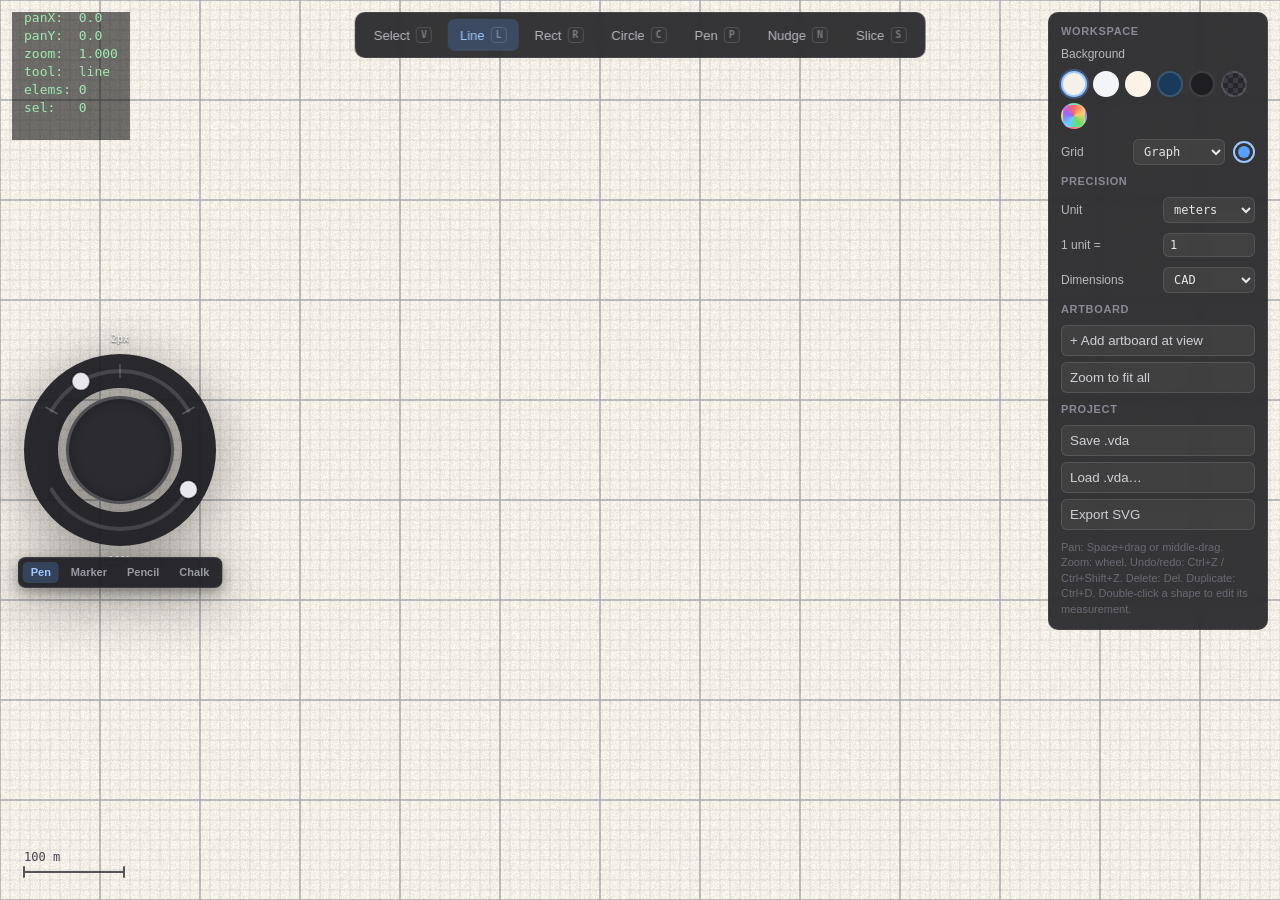
==== index.html @ b3b1b427 "Initial commit" ====
<!DOCTYPE html>
<html lang="en">
<head>
  <meta charset="UTF-8" />
  <meta name="viewport" content="width=device-width, initial-scale=1.0" />
  <title>Vector Drawing App — Concepts-like</title>
  <link rel="stylesheet" href="./css/app.css" />
  <link rel="stylesheet" href="./css/style-wheel.css" />
</head>
<body>
  <canvas id="stage"></canvas>

  <!-- Tool selection. The active tool decides what a plain left-drag does. -->
  <div id="toolbar">
    <button data-tool="select">Select <span class="kbd">V</span></button>
    <button data-tool="line" class="active">Line <span class="kbd">L</span></button>
    <button data-tool="rect">Rect <span class="kbd">R</span></button>
    <button data-tool="circle">Circle <span class="kbd">C</span></button>
    <button data-tool="pen">Pen <span class="kbd">P</span></button>
    <button data-tool="nudge">Nudge <span class="kbd">N</span></button>
    <button data-tool="slice">Slice <span class="kbd">S</span></button>
  </div>

  <!-- Precision + project panel. -->
  <div id="panel">
    <h2>Workspace</h2>
    <div class="row">
      <label>Background</label>
    </div>
    <div id="bgSwatches" class="swatch-row"></div>
    <input id="bgCustomColor" type="color" value="#f5f0e8" class="hidden-input" />
    <div class="row">
      <label for="gridType">Grid</label>
      <div class="grid-controls">
        <select id="gridType">
          <option value="graph">Graph</option>
          <option value="dot">Dot</option>
          <option value="lined">Lined</option>
          <option value="isometric">Isometric</option>
        </select>
        <button id="gridToggle" class="circle-toggle" aria-pressed="true" title="Toggle grid"></button>
      </div>
    </div>
    <h2>Precision</h2>
    <div class="row">
      <label for="unit">Unit</label>
      <select id="unit">
        <option value="m">meters</option>
        <option value="mm">millimeters</option>
        <option value="cm">centimeters</option>
        <option value="ft">feet</option>
        <option value="in">inches</option>
      </select>
    </div>
    <div class="row">
      <label for="scale">1 unit =</label>
      <input id="scale" type="number" min="0.0001" step="0.1" value="1" />
    </div>
    <div class="row">
      <label for="showDims">Dimensions</label>
      <select id="showDims">
        <option value="cad">CAD</option>
        <option value="labels">Labels</option>
        <option value="off">Off</option>
      </select>
    </div>
    <h2>Artboard</h2>
    <div class="actions">
      <button id="addArtboard">+ Add artboard at view</button>
      <button id="fitArtboard">Zoom to fit all</button>
    </div>
    <h2>Project</h2>
    <div class="actions">
      <button id="saveProject">Save .vda</button>
      <button id="loadProject">Load .vda…</button>
      <button id="exportSvg">Export SVG</button>
    </div>
    <div class="hint">
      Pan: Space+drag or middle-drag. Zoom: wheel. Undo/redo: Ctrl+Z / Ctrl+Shift+Z. Delete: Del. Duplicate: Ctrl+D. Double-click a shape to edit its measurement.
    </div>
  </div>

  <!-- Measurement editor — opens on double-click of a shape. -->
  <div id="measureDialog" class="hidden" role="dialog" aria-labelledby="measureTitle">
    <form id="measureForm">
      <h3 id="measureTitle">Edit measurement</h3>
      <div id="measureFields"></div>
      <div class="measure-actions">
        <button type="button" id="measureCancel">Cancel</button>
        <button type="submit" class="primary">Apply</button>
      </div>
    </form>
  </div>

  <!-- ES module entry. Serves the modular app; run via a local server
       (e.g. `python3 -m http.server` in this folder) so module imports
       resolve. Opening index.html directly over file:// will not work. -->
  <script type="module" src="./js/app.js"></script>
</body>
</html>
---- css/app.css ----
/* ------------------------------------------------------------------
   Reset & layout — eliminate scrollbars/margins so the canvas fills
   the viewport without distortion.
------------------------------------------------------------------ */
*,
*::before,
*::after {
  margin: 0;
  padding: 0;
  box-sizing: border-box;
}

html,
body {
  width: 100%;
  height: 100%;
  overflow: hidden;
  background: #1e1e22;
  color: #e6e6e6;
  font-family: -apple-system, BlinkMacSystemFont, "Segoe UI", Roboto, sans-serif;
}

#stage {
  display: block;
  width: 100vw;
  height: 100vh;
  cursor: default;
  touch-action: none;
}

#stage.panning { cursor: grabbing; }
#stage.pannable { cursor: grab; }

/* ------------------------------------------------------------------
   Toolbar — floating, top-center
------------------------------------------------------------------ */
#toolbar {
  position: fixed;
  top: 12px;
  left: 50%;
  transform: translateX(-50%);
  display: flex;
  gap: 4px;
  padding: 6px;
  background: rgba(20, 20, 24, 0.85);
  border: 1px solid rgba(255, 255, 255, 0.08);
  border-radius: 10px;
  backdrop-filter: blur(6px);
  z-index: 10;
  user-select: none;
}

#toolbar button {
  appearance: none;
  border: none;
  background: transparent;
  color: #b8b8c0;
  font: 500 13px/1 -apple-system, BlinkMacSystemFont, "Segoe UI", Roboto, sans-serif;
  padding: 8px 12px;
  border-radius: 7px;
  cursor: pointer;
  display: flex;
  align-items: center;
  gap: 6px;
}

#toolbar button:hover { background: rgba(255, 255, 255, 0.07); color: #e6e6e6; }
#toolbar button.active { background: rgba(90, 160, 255, 0.22); color: #9cc8ff; }

#toolbar .kbd {
  font: 600 10px/1 ui-monospace, SFMono-Regular, Menlo, monospace;
  color: rgba(255, 255, 255, 0.35);
  border: 1px solid rgba(255, 255, 255, 0.15);
  border-radius: 4px;
  padding: 2px 4px;
}

/* ------------------------------------------------------------------
   Side panel — precision / scale settings
------------------------------------------------------------------ */
#panel {
  position: fixed;
  top: 12px;
  right: 12px;
  width: 220px;
  padding: 12px;
  background: rgba(20, 20, 24, 0.85);
  border: 1px solid rgba(255, 255, 255, 0.08);
  border-radius: 10px;
  backdrop-filter: blur(6px);
  z-index: 10;
  user-select: none;
  font-size: 12px;
  display: flex;
  flex-direction: column;
  gap: 10px;
}

#panel h2 {
  font-size: 11px;
  text-transform: uppercase;
  letter-spacing: 0.06em;
  color: #8a8a96;
  font-weight: 600;
}

#panel .row {
  display: flex;
  align-items: center;
  justify-content: space-between;
  gap: 8px;
}

#panel label { color: #b8b8c0; }

#panel select,
#panel input[type="number"] {
  background: rgba(255, 255, 255, 0.06);
  border: 1px solid rgba(255, 255, 255, 0.1);
  color: #e6e6e6;
  border-radius: 6px;
  padding: 4px 6px;
  font: 12px/1 ui-monospace, SFMono-Regular, Menlo, monospace;
  width: 92px;
}

#panel .actions { display: flex; flex-direction: column; gap: 6px; }

#panel .actions button {
  appearance: none;
  border: 1px solid rgba(255, 255, 255, 0.12);
  background: rgba(255, 255, 255, 0.05);
  color: #cfcfd6;
  font: 500 12px/1 inherit;
  padding: 7px 8px;
  border-radius: 6px;
  cursor: pointer;
  text-align: left;
}
#panel .actions button:hover { background: rgba(255, 255, 255, 0.1); color: #fff; }

#panel .hint {
  color: #6a6a74;
  font-size: 11px;
  line-height: 1.4;
}

/* Workspace: background swatches + grid controls */
.swatch-row {
  display: flex;
  flex-wrap: wrap;
  gap: 6px;
}

.swatch-row button {
  appearance: none;
  width: 26px;
  height: 26px;
  border-radius: 50%;
  border: 2px solid rgba(255, 255, 255, 0.15);
  cursor: pointer;
  padding: 0;
}

.swatch-row button:hover { border-color: rgba(255, 255, 255, 0.4); }
.swatch-row button.active {
  border-color: #9cc8ff;
  box-shadow: 0 0 0 2px rgba(90, 160, 255, 0.35);
}

.swatch-row button.swatch-transparent {
  background:
    linear-gradient(45deg, #3a3a42 25%, transparent 25%, transparent 75%, #3a3a42 75%),
    linear-gradient(45deg, #3a3a42 25%, #26262b 25%, #26262b 75%, #3a3a42 75%);
  background-size: 10px 10px;
  background-position: 0 0, 5px 5px;
}

.swatch-row button.swatch-custom {
  background: conic-gradient(#f66, #fc6, #6d6, #6cf, #96f, #f66);
}

.hidden-input {
  position: absolute;
  width: 0;
  height: 0;
  opacity: 0;
  pointer-events: none;
}

.grid-controls {
  display: flex;
  align-items: center;
  gap: 8px;
}

.grid-controls select { width: 92px; }

/* Concepts-style circular on/off toggle */
.circle-toggle {
  appearance: none;
  width: 22px;
  height: 22px;
  border-radius: 50%;
  border: 2px solid rgba(255, 255, 255, 0.3);
  background: transparent;
  cursor: pointer;
  padding: 0;
  position: relative;
}

.circle-toggle:hover { border-color: rgba(255, 255, 255, 0.55); }

.circle-toggle[aria-pressed="true"] {
  border-color: #9cc8ff;
}

.circle-toggle[aria-pressed="true"]::after {
  content: "";
  position: absolute;
  inset: 3px;
  border-radius: 50%;
  background: #5aa0ff;
}

/* ------------------------------------------------------------------
   Measurement editor dialog (double-click a shape)
------------------------------------------------------------------ */
#measureDialog {
  position: fixed;
  z-index: 20;
  min-width: 200px;
  padding: 12px;
  background: rgba(20, 20, 24, 0.95);
  border: 1px solid rgba(120, 200, 255, 0.35);
  border-radius: 10px;
  backdrop-filter: blur(8px);
  box-shadow: 0 8px 32px rgba(0, 0, 0, 0.45);
}

#measureDialog.hidden { display: none; }

#measureDialog h3 {
  font-size: 12px;
  font-weight: 600;
  color: #9cc8ff;
  margin-bottom: 10px;
  text-transform: capitalize;
}

#measureFields {
  display: flex;
  flex-direction: column;
  gap: 8px;
  margin-bottom: 12px;
}

.measure-row {
  display: flex;
  align-items: center;
  justify-content: space-between;
  gap: 10px;
}

.measure-row label {
  font-size: 12px;
  color: #b8b8c0;
  white-space: nowrap;
}

.measure-input-wrap {
  display: flex;
  align-items: center;
  gap: 4px;
}

.measure-input-wrap input {
  width: 80px;
  background: rgba(255, 255, 255, 0.06);
  border: 1px solid rgba(255, 255, 255, 0.12);
  color: #e6e6e6;
  border-radius: 6px;
  padding: 5px 6px;
  font: 12px/1 ui-monospace, SFMono-Regular, Menlo, monospace;
}

.measure-input-wrap input:focus {
  outline: none;
  border-color: rgba(120, 200, 255, 0.6);
}

.measure-unit {
  font: 11px/1 ui-monospace, SFMono-Regular, Menlo, monospace;
  color: #8a8a96;
}

.measure-actions {
  display: flex;
  justify-content: flex-end;
  gap: 6px;
}

.measure-actions button {
  appearance: none;
  border: 1px solid rgba(255, 255, 255, 0.12);
  background: rgba(255, 255, 255, 0.05);
  color: #cfcfd6;
  font: 500 12px/1 inherit;
  padding: 6px 10px;
  border-radius: 6px;
  cursor: pointer;
}

.measure-actions button:hover { background: rgba(255, 255, 255, 0.1); color: #fff; }

.measure-actions button.primary {
  background: rgba(90, 160, 255, 0.25);
  border-color: rgba(120, 200, 255, 0.4);
  color: #9cc8ff;
}

.measure-actions button.primary:hover {
  background: rgba(90, 160, 255, 0.4);
}
---- css/style-wheel.css ----
/* ------------------------------------------------------------------
   Style wheel — floating Concepts-style ring, left center
------------------------------------------------------------------ */
#styleWheel {
  position: fixed;
  left: 20px;
  top: 50%;
  transform: translateY(-50%);
  width: 200px;
  height: 200px;
  z-index: 12;
  user-select: none;
  filter: drop-shadow(0 10px 28px rgba(0, 0, 0, 0.45));
}

#styleWheel svg {
  display: block;
  overflow: visible;
}

/* Ring band — frosted dark glass, also the reposition drag surface */
#styleWheel .sw-band {
  stroke: rgba(28, 28, 33, 0.92);
  cursor: grab;
}

#styleWheel .sw-band:active {
  cursor: grabbing;
}

#styleWheel .sw-track {
  fill: none;
  stroke: rgba(255, 255, 255, 0.14);
  stroke-width: 4;
  stroke-linecap: round;
  cursor: pointer;
}

#styleWheel .sw-tick {
  stroke: rgba(255, 255, 255, 0.22);
  stroke-width: 1.5;
  pointer-events: none;
}

#styleWheel .sw-handle {
  fill: #e8e8ee;
  stroke: rgba(0, 0, 0, 0.45);
  stroke-width: 1.5;
  cursor: pointer;
}

#styleWheel .sw-handle:hover {
  fill: #ffffff;
}

/* Center color disc */
#wheelColor {
  appearance: none;
  position: absolute;
  left: 50%;
  top: 50%;
  transform: translate(-50%, -50%);
  width: 108px;
  height: 108px;
  border-radius: 50%;
  border: 3px solid rgba(255, 255, 255, 0.18);
  box-shadow: inset 0 0 12px rgba(0, 0, 0, 0.25);
  cursor: pointer;
  padding: 0;
}

#wheelColor:hover {
  border-color: rgba(255, 255, 255, 0.4);
}

/* Readouts inside the band */
.wheel-readout {
  position: absolute;
  left: 50%;
  transform: translateX(-50%);
  font: 600 10px/1 ui-monospace, SFMono-Regular, Menlo, monospace;
  color: rgba(255, 255, 255, 0.75);
  pointer-events: none;
  text-shadow: 0 1px 2px rgba(0, 0, 0, 0.6);
}

.wheel-readout-size { top: -16px; }
.wheel-readout-opacity { bottom: -16px; }

/* Medium selector — pen / marker / pencil / chalk */
#wheelMedia {
  position: absolute;
  left: 50%;
  bottom: -38px;
  transform: translateX(-50%);
  display: flex;
  gap: 4px;
  padding: 4px;
  background: rgba(28, 28, 33, 0.92);
  border: 1px solid rgba(255, 255, 255, 0.1);
  border-radius: 8px;
  box-shadow: 0 4px 14px rgba(0, 0, 0, 0.35);
}

#wheelMedia button {
  appearance: none;
  border: none;
  background: transparent;
  color: #9a9aa4;
  font: 600 11px/1 -apple-system, BlinkMacSystemFont, "Segoe UI", Roboto, sans-serif;
  padding: 5px 8px;
  border-radius: 5px;
  cursor: pointer;
}

#wheelMedia button:hover { background: rgba(255, 255, 255, 0.07); color: #e6e6e6; }
#wheelMedia button.active { background: rgba(90, 160, 255, 0.22); color: #9cc8ff; }

/* ------------------------------------------------------------------
   Color flyout — HSL disk / RGB sliders / marker palette
------------------------------------------------------------------ */
#colorPicker {
  position: fixed;
  z-index: 15;
  width: 208px;
  padding: 10px;
  background: rgba(24, 24, 28, 0.96);
  border: 1px solid rgba(255, 255, 255, 0.1);
  border-radius: 12px;
  backdrop-filter: blur(8px);
  box-shadow: 0 12px 36px rgba(0, 0, 0, 0.5);
  user-select: none;
}

#colorPicker.hidden { display: none; }

.cp-tabs {
  display: flex;
  gap: 4px;
  margin-bottom: 10px;
}

.cp-tabs button {
  appearance: none;
  flex: 1;
  border: none;
  background: transparent;
  color: #9a9aa4;
  font: 600 11px/1 -apple-system, BlinkMacSystemFont, "Segoe UI", Roboto, sans-serif;
  padding: 6px 0;
  border-radius: 6px;
  cursor: pointer;
}

.cp-tabs button:hover { background: rgba(255, 255, 255, 0.07); color: #e6e6e6; }
.cp-tabs button.active { background: rgba(90, 160, 255, 0.22); color: #9cc8ff; }

.cp-pane.hidden { display: none; }

.cp-disk {
  display: block;
  margin: 0 auto 10px;
  border-radius: 50%;
  cursor: crosshair;
}

.cp-slider-row {
  display: flex;
  align-items: center;
  gap: 8px;
  margin-bottom: 8px;
  font: 600 11px/1 ui-monospace, SFMono-Regular, Menlo, monospace;
  color: #b8b8c0;
}

.cp-slider-row input[type="range"] {
  flex: 1;
  accent-color: #5aa0ff;
}

.cp-hex-row {
  display: flex;
  align-items: center;
  gap: 8px;
  font: 600 11px/1 ui-monospace, SFMono-Regular, Menlo, monospace;
  color: #b8b8c0;
}

.cp-hex-row input {
  flex: 1;
  background: rgba(255, 255, 255, 0.06);
  border: 1px solid rgba(255, 255, 255, 0.12);
  color: #e6e6e6;
  border-radius: 6px;
  padding: 5px 6px;
  font: 12px/1 ui-monospace, SFMono-Regular, Menlo, monospace;
  width: 70px;
}

.cp-hex-row input:focus {
  outline: none;
  border-color: rgba(120, 200, 255, 0.6);
}

.cp-markers {
  display: grid;
  grid-template-columns: repeat(8, 1fr);
  gap: 4px;
}

.cp-swatch {
  appearance: none;
  width: 100%;
  aspect-ratio: 1;
  border-radius: 4px;
  border: 1px solid rgba(0, 0, 0, 0.35);
  cursor: pointer;
  padding: 0;
}

.cp-swatch:hover {
  outline: 2px solid rgba(255, 255, 255, 0.6);
  outline-offset: 1px;
}
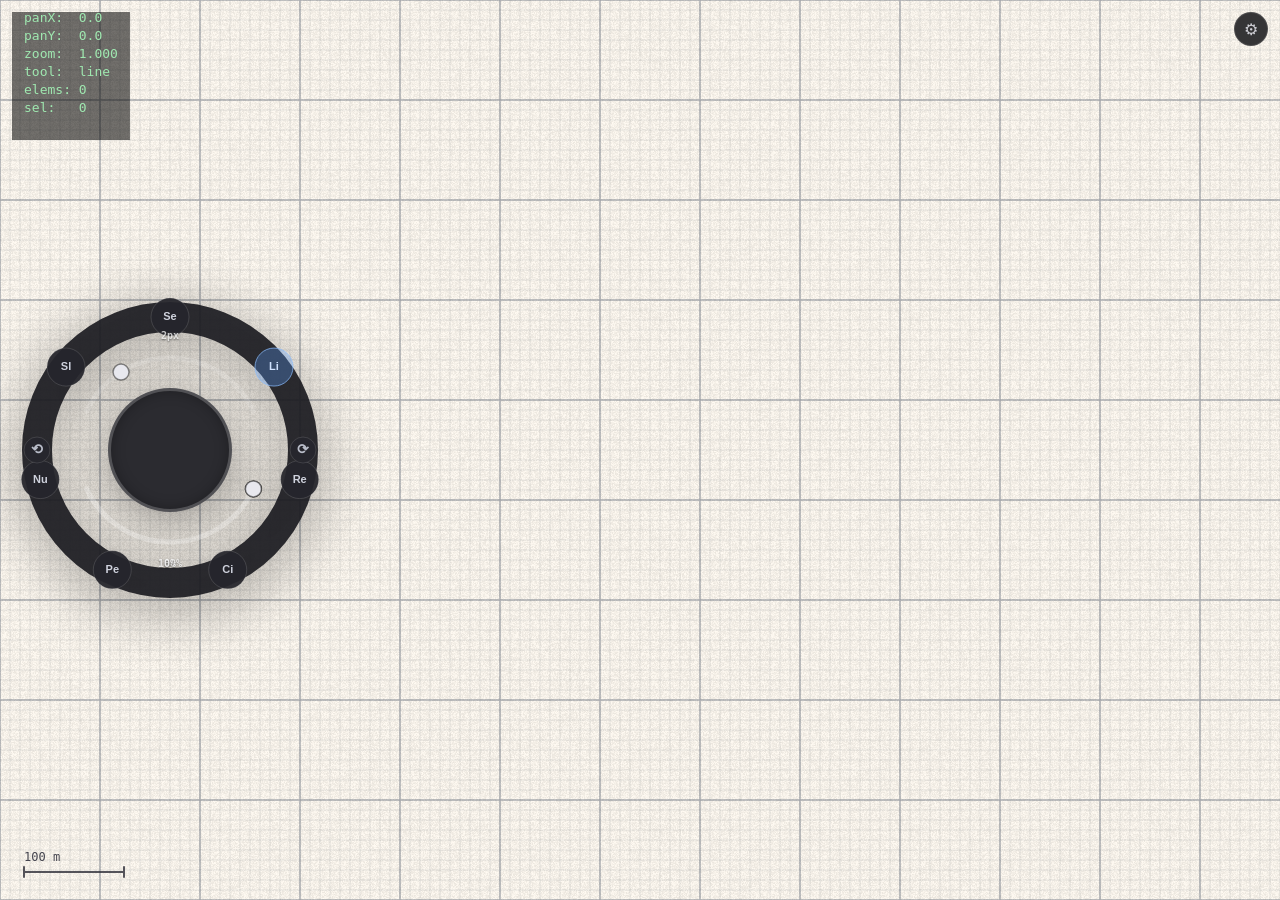
==== commit 168c4717: "Turn the style wheel into the central control hub Consolidate all controls into the wheel, driven by" ====
--- a/index.html
+++ b/index.html
@@ -10,19 +10,9 @@
 <body>
   <canvas id="stage"></canvas>
 
-  <!-- Tool selection. The active tool decides what a plain left-drag does. -->
-  <div id="toolbar">
-    <button data-tool="select">Select <span class="kbd">V</span></button>
-    <button data-tool="line" class="active">Line <span class="kbd">L</span></button>
-    <button data-tool="rect">Rect <span class="kbd">R</span></button>
-    <button data-tool="circle">Circle <span class="kbd">C</span></button>
-    <button data-tool="pen">Pen <span class="kbd">P</span></button>
-    <button data-tool="nudge">Nudge <span class="kbd">N</span></button>
-    <button data-tool="slice">Slice <span class="kbd">S</span></button>
-  </div>
-
-  <!-- Precision + project panel. -->
-  <div id="panel">
+  <!-- Precision + project panel. Collapsible so the hub stays primary. -->
+  <button id="panelToggle" aria-label="Toggle panel" title="Settings">⚙</button>
+  <div id="panel" class="collapsed">
     <h2>Workspace</h2>
     <div class="row">
       <label>Background</label>
--- a/css/app.css
+++ b/css/app.css
@@ -34,53 +34,33 @@
 /* ------------------------------------------------------------------
    Toolbar — floating, top-center
 ------------------------------------------------------------------ */
-#toolbar {
+#toolbar { display: none; }
+
+/* Collapsible settings panel toggle */
+#panelToggle {
   position: fixed;
   top: 12px;
-  left: 50%;
-  transform: translateX(-50%);
-  display: flex;
-  gap: 4px;
-  padding: 6px;
+  right: 12px;
+  width: 34px;
+  height: 34px;
+  border-radius: 50%;
+  border: 1px solid rgba(255, 255, 255, 0.12);
   background: rgba(20, 20, 24, 0.85);
-  border: 1px solid rgba(255, 255, 255, 0.08);
-  border-radius: 10px;
+  color: #cfcfd6;
+  font-size: 16px;
+  cursor: pointer;
+  z-index: 11;
   backdrop-filter: blur(6px);
-  z-index: 10;
-  user-select: none;
-}
-
-#toolbar button {
-  appearance: none;
-  border: none;
-  background: transparent;
-  color: #b8b8c0;
-  font: 500 13px/1 -apple-system, BlinkMacSystemFont, "Segoe UI", Roboto, sans-serif;
-  padding: 8px 12px;
-  border-radius: 7px;
-  cursor: pointer;
-  display: flex;
-  align-items: center;
-  gap: 6px;
-}
-
-#toolbar button:hover { background: rgba(255, 255, 255, 0.07); color: #e6e6e6; }
-#toolbar button.active { background: rgba(90, 160, 255, 0.22); color: #9cc8ff; }
-
-#toolbar .kbd {
-  font: 600 10px/1 ui-monospace, SFMono-Regular, Menlo, monospace;
-  color: rgba(255, 255, 255, 0.35);
-  border: 1px solid rgba(255, 255, 255, 0.15);
-  border-radius: 4px;
-  padding: 2px 4px;
-}
+}
+
+#panelToggle:hover { background: rgba(40, 40, 48, 0.95); color: #fff; }
 
 /* ------------------------------------------------------------------
-   Side panel — precision / scale settings
+   Side panel — precision / scale settings (collapsible)
 ------------------------------------------------------------------ */
 #panel {
   position: fixed;
-  top: 12px;
+  top: 54px;
   right: 12px;
   width: 220px;
   padding: 12px;
@@ -94,6 +74,13 @@
   display: flex;
   flex-direction: column;
   gap: 10px;
+  transition: opacity 0.15s ease, transform 0.15s ease;
+}
+
+#panel.collapsed {
+  opacity: 0;
+  transform: translateX(12px);
+  pointer-events: none;
 }
 
 #panel h2 {
--- a/css/style-wheel.css
+++ b/css/style-wheel.css
@@ -1,13 +1,14 @@
 /* ------------------------------------------------------------------
-   Style wheel — floating Concepts-style ring, left center
+   Style hub — floating Concepts-style wheel: outer tool ring, inner
+   property ring, center color disc. Replaces the top toolbar.
 ------------------------------------------------------------------ */
 #styleWheel {
   position: fixed;
   left: 20px;
   top: 50%;
   transform: translateY(-50%);
-  width: 200px;
-  height: 200px;
+  width: 300px;
+  height: 300px;
   z-index: 12;
   user-select: none;
   filter: drop-shadow(0 10px 28px rgba(0, 0, 0, 0.45));
@@ -18,39 +19,76 @@
   overflow: visible;
 }
 
-/* Ring band — frosted dark glass, also the reposition drag surface */
+/* Tool ring band — frosted dark glass, also the reposition drag surface */
 #styleWheel .sw-band {
   stroke: rgba(28, 28, 33, 0.92);
   cursor: grab;
 }
 
-#styleWheel .sw-band:active {
-  cursor: grabbing;
-}
-
+#styleWheel .sw-band:active { cursor: grabbing; }
+
+/* Tool slots on the outer ring */
+#styleWheel .sw-tool-dot {
+  fill: rgba(38, 38, 44, 0.94);
+  stroke: rgba(255, 255, 255, 0.13);
+  stroke-width: 1;
+}
+
+#styleWheel .sw-tool:hover .sw-tool-dot { fill: rgba(52, 52, 60, 0.98); }
+#styleWheel .sw-tool.active .sw-tool-dot {
+  fill: rgba(90, 160, 255, 0.30);
+  stroke: rgba(140, 190, 255, 0.7);
+}
+
+#styleWheel .sw-tool-label {
+  font: 600 11px/1 -apple-system, BlinkMacSystemFont, "Segoe UI", Roboto, sans-serif;
+  fill: #cfd2dd;
+  pointer-events: none;
+}
+
+#styleWheel .sw-tool.active .sw-tool-label { fill: #cfe2ff; }
+
+/* Undo / redo on the ring axis */
+#styleWheel .sw-ringbtn-dot {
+  fill: rgba(38, 38, 44, 0.9);
+  stroke: rgba(255, 255, 255, 0.12);
+  stroke-width: 1;
+}
+
+#styleWheel .sw-ringbtn:hover .sw-ringbtn-dot { fill: rgba(52, 52, 60, 0.98); }
+#styleWheel .sw-ringbtn-label {
+  font: 600 14px/1 ui-monospace, SFMono-Regular, Menlo, monospace;
+  fill: #b9bdc9;
+  pointer-events: none;
+}
+
+/* Property ring tracks (size / opacity / smoothing) */
 #styleWheel .sw-track {
   fill: none;
   stroke: rgba(255, 255, 255, 0.14);
-  stroke-width: 4;
+  stroke-width: 5;
   stroke-linecap: round;
   cursor: pointer;
 }
 
-#styleWheel .sw-tick {
-  stroke: rgba(255, 255, 255, 0.22);
-  stroke-width: 1.5;
-  pointer-events: none;
-}
+#styleWheel .sw-track:hover { stroke: rgba(255, 255, 255, 0.26); }
 
 #styleWheel .sw-handle {
   fill: #e8e8ee;
   stroke: rgba(0, 0, 0, 0.45);
   stroke-width: 1.5;
   cursor: pointer;
-}
-
-#styleWheel .sw-handle:hover {
-  fill: #ffffff;
+  pointer-events: all;
+}
+
+#styleWheel .sw-handle:hover { fill: #ffffff; }
+
+#styleWheel .sw-readout {
+  font: 600 10px/1 ui-monospace, SFMono-Regular, Menlo, monospace;
+  fill: rgba(255, 255, 255, 0.75);
+  text-shadow: 0 1px 2px rgba(0, 0, 0, 0.6);
+  cursor: pointer;
+  pointer-events: all;
 }
 
 /* Center color disc */
@@ -60,165 +98,228 @@
   left: 50%;
   top: 50%;
   transform: translate(-50%, -50%);
-  width: 108px;
-  height: 108px;
+  width: 124px;
+  height: 124px;
   border-radius: 50%;
   border: 3px solid rgba(255, 255, 255, 0.18);
-  box-shadow: inset 0 0 12px rgba(0, 0, 0, 0.25);
+  box-shadow: inset 0 0 14px rgba(0, 0, 0, 0.28);
   cursor: pointer;
   padding: 0;
 }
 
-#wheelColor:hover {
-  border-color: rgba(255, 255, 255, 0.4);
-}
-
-/* Readouts inside the band */
-.wheel-readout {
-  position: absolute;
-  left: 50%;
-  transform: translateX(-50%);
-  font: 600 10px/1 ui-monospace, SFMono-Regular, Menlo, monospace;
-  color: rgba(255, 255, 255, 0.75);
-  pointer-events: none;
-  text-shadow: 0 1px 2px rgba(0, 0, 0, 0.6);
-}
-
-.wheel-readout-size { top: -16px; }
-.wheel-readout-opacity { bottom: -16px; }
-
-/* Medium selector — pen / marker / pencil / chalk */
-#wheelMedia {
-  position: absolute;
-  left: 50%;
-  bottom: -38px;
-  transform: translateX(-50%);
-  display: flex;
-  gap: 4px;
-  padding: 4px;
-  background: rgba(28, 28, 33, 0.92);
+#wheelColor:hover { border-color: rgba(255, 255, 255, 0.4); }
+
+/* ------------------------------------------------------------------
+   Hub popovers — medium picker + property preset sliders
+------------------------------------------------------------------ */
+#wheelPopover {
+  position: fixed;
+  z-index: 16;
+  padding: 8px;
+  background: rgba(24, 24, 28, 0.96);
   border: 1px solid rgba(255, 255, 255, 0.1);
-  border-radius: 8px;
-  box-shadow: 0 4px 14px rgba(0, 0, 0, 0.35);
-}
-
-#wheelMedia button {
+  border-radius: 10px;
+  backdrop-filter: blur(8px);
+  box-shadow: 0 10px 30px rgba(0, 0, 0, 0.5);
+  user-select: none;
+}
+
+/* Medium list */
+#wheelPopover.wheel-popover-media { display: flex; flex-direction: column; gap: 2px; }
+
+#wheelPopover.wheel-popover-media button {
   appearance: none;
   border: none;
   background: transparent;
-  color: #9a9aa4;
-  font: 600 11px/1 -apple-system, BlinkMacSystemFont, "Segoe UI", Roboto, sans-serif;
-  padding: 5px 8px;
-  border-radius: 5px;
-  cursor: pointer;
-}
-
-#wheelMedia button:hover { background: rgba(255, 255, 255, 0.07); color: #e6e6e6; }
-#wheelMedia button.active { background: rgba(90, 160, 255, 0.22); color: #9cc8ff; }
-
-/* ------------------------------------------------------------------
-   Color flyout — HSL disk / RGB sliders / marker palette
------------------------------------------------------------------- */
-#colorPicker {
-  position: fixed;
-  z-index: 15;
-  width: 208px;
-  padding: 10px;
-  background: rgba(24, 24, 28, 0.96);
-  border: 1px solid rgba(255, 255, 255, 0.1);
-  border-radius: 12px;
-  backdrop-filter: blur(8px);
-  box-shadow: 0 12px 36px rgba(0, 0, 0, 0.5);
-  user-select: none;
-}
-
-#colorPicker.hidden { display: none; }
-
-.cp-tabs {
-  display: flex;
-  gap: 4px;
-  margin-bottom: 10px;
-}
-
-.cp-tabs button {
+  color: #c9c9d2;
+  font: 500 12px/1 -apple-system, BlinkMacSystemFont, "Segoe UI", Roboto, sans-serif;
+  padding: 7px 12px;
+  border-radius: 6px;
+  cursor: pointer;
+  text-align: left;
+}
+
+#wheelPopover.wheel-popover-media button:hover { background: rgba(255, 255, 255, 0.08); color: #fff; }
+#wheelPopover.wheel-popover-media button.active { background: rgba(90, 160, 255, 0.22); color: #9cc8ff; }
+
+/* Property slider + presets */
+#wheelPopover.wheel-popover-slider { display: flex; flex-direction: column; gap: 8px; width: 200px; }
+
+#wheelPopover.wheel-popover-slider input[type="range"] {
+  width: 100%;
+  accent-color: #5aa0ff;
+}
+
+.wheel-preset-row { display: flex; gap: 4px; }
+
+.wheel-preset-row button {
   appearance: none;
   flex: 1;
-  border: none;
-  background: transparent;
-  color: #9a9aa4;
-  font: 600 11px/1 -apple-system, BlinkMacSystemFont, "Segoe UI", Roboto, sans-serif;
+  border: 1px solid rgba(255, 255, 255, 0.12);
+  background: rgba(255, 255, 255, 0.05);
+  color: #cfcfd6;
+  font: 600 11px/1 ui-monospace, SFMono-Regular, Menlo, monospace;
   padding: 6px 0;
   border-radius: 6px;
   cursor: pointer;
 }
 
-.cp-tabs button:hover { background: rgba(255, 255, 255, 0.07); color: #e6e6e6; }
-.cp-tabs button.active { background: rgba(90, 160, 255, 0.22); color: #9cc8ff; }
-
-.cp-pane.hidden { display: none; }
-
-.cp-disk {
+.wheel-preset-row button:hover { background: rgba(255, 255, 255, 0.12); color: #fff; }
+
+/* ------------------------------------------------------------------
+   Color wheel overlay — Concepts-style concentric rings around the hub
+------------------------------------------------------------------ */
+#colorWheelOverlay {
+  position: fixed;
+  width: 460px;
+  height: 460px;
+  z-index: 15;
+  user-select: none;
+  pointer-events: none;
+}
+
+#colorWheelOverlay.hidden { display: none; }
+
+#colorWheelOverlay svg {
   display: block;
-  margin: 0 auto 10px;
+  overflow: visible;
+  pointer-events: none;
+}
+
+#colorWheelOverlay .cp-hit {
+  fill: transparent;
+  pointer-events: all;
+}
+
+/* Invisible but clickable surfaces inside the SVG */
+#colorWheelOverlay .cp-track,
+#colorWheelOverlay .cp-mode-btn,
+#colorWheelOverlay .cp-chip,
+#colorWheelOverlay .cp-value {
+  pointer-events: all;
+}
+
+/* Mode icon ring */
+.cp-icon-track {
+  fill: none;
+  stroke: rgba(28, 28, 33, 0.72);
+  stroke-width: 34;
+}
+
+.cp-mode-dot {
+  fill: rgba(38, 38, 44, 0.94);
+  stroke: rgba(255, 255, 255, 0.14);
+  stroke-width: 1;
+}
+
+.cp-mode-btn:hover .cp-mode-dot { fill: rgba(52, 52, 60, 0.98); }
+.cp-mode-btn.active .cp-mode-dot {
+  fill: rgba(90, 160, 255, 0.30);
+  stroke: rgba(140, 190, 255, 0.65);
+}
+
+.cp-mode-label {
+  font: 600 9px/1 ui-monospace, SFMono-Regular, Menlo, monospace;
+  fill: #cfd2dd;
+  pointer-events: none;
+}
+
+.cp-mode-btn.active .cp-mode-label { fill: #cfe2ff; }
+
+/* Slider handles */
+.cp-handle {
+  stroke: rgba(255, 255, 255, 0.9);
+  stroke-width: 2;
+  filter: drop-shadow(0 1px 3px rgba(0, 0, 0, 0.5));
+  pointer-events: none;
+}
+
+/* Value labels on arcs */
+.cp-value {
+  font: 600 11px/1 ui-monospace, SFMono-Regular, Menlo, monospace;
+  fill: rgba(255, 255, 255, 0.82);
+  text-shadow: 0 1px 2px rgba(0, 0, 0, 0.7);
+  cursor: text;
+}
+
+.cp-value-top { x: 230px; y: 34px; }
+.cp-value-bottom { x: 230px; y: 432px; }
+
+/* Inline numeric editor */
+.cp-inline-edit {
+  position: fixed;
+  z-index: 40;
+  width: 52px;
+  height: 24px;
+  background: rgba(20, 20, 24, 0.96);
+  border: 1px solid rgba(120, 200, 255, 0.6);
+  border-radius: 6px;
+  color: #e6e6e6;
+  font: 600 12px/1 ui-monospace, SFMono-Regular, Menlo, monospace;
+  text-align: center;
+  padding: 0 4px;
+}
+
+.cp-inline-edit:focus { outline: none; }
+
+/* Marker wheel chips */
+.cp-chip {
+  stroke: rgba(0, 0, 0, 0.4);
+  stroke-width: 1;
+}
+
+.cp-chip:hover {
+  stroke: rgba(255, 255, 255, 0.85);
+  stroke-width: 2;
+}
+
+.cp-marker-spin { will-change: transform; }
+
+/* Eyedropper loupe */
+.cp-loupe {
+  position: fixed;
+  width: 88px;
+  height: 88px;
   border-radius: 50%;
-  cursor: crosshair;
-}
-
-.cp-slider-row {
-  display: flex;
-  align-items: center;
-  gap: 8px;
-  margin-bottom: 8px;
-  font: 600 11px/1 ui-monospace, SFMono-Regular, Menlo, monospace;
-  color: #b8b8c0;
-}
-
-.cp-slider-row input[type="range"] {
-  flex: 1;
-  accent-color: #5aa0ff;
-}
-
-.cp-hex-row {
-  display: flex;
-  align-items: center;
-  gap: 8px;
-  font: 600 11px/1 ui-monospace, SFMono-Regular, Menlo, monospace;
-  color: #b8b8c0;
-}
-
-.cp-hex-row input {
-  flex: 1;
-  background: rgba(255, 255, 255, 0.06);
-  border: 1px solid rgba(255, 255, 255, 0.12);
-  color: #e6e6e6;
-  border-radius: 6px;
-  padding: 5px 6px;
-  font: 12px/1 ui-monospace, SFMono-Regular, Menlo, monospace;
-  width: 70px;
-}
-
-.cp-hex-row input:focus {
-  outline: none;
-  border-color: rgba(120, 200, 255, 0.6);
-}
-
-.cp-markers {
-  display: grid;
-  grid-template-columns: repeat(8, 1fr);
-  gap: 4px;
-}
-
-.cp-swatch {
-  appearance: none;
+  overflow: hidden;
+  z-index: 60;
+  pointer-events: none;
+  border: 3px solid rgba(255, 255, 255, 0.92);
+  box-shadow: 0 6px 22px rgba(0, 0, 0, 0.5), inset 0 0 0 1px rgba(0, 0, 0, 0.4);
+}
+
+.cp-loupe-half {
+  position: absolute;
+  left: 0;
   width: 100%;
-  aspect-ratio: 1;
-  border-radius: 4px;
-  border: 1px solid rgba(0, 0, 0, 0.35);
-  cursor: pointer;
-  padding: 0;
-}
-
-.cp-swatch:hover {
-  outline: 2px solid rgba(255, 255, 255, 0.6);
-  outline-offset: 1px;
-}
+  height: 50%;
+}
+
+.cp-loupe-new { top: 0; }
+.cp-loupe-cur { bottom: 0; }
+
+.cp-loupe-cross {
+  position: absolute;
+  left: 50%;
+  top: 50%;
+  width: 14px;
+  height: 14px;
+  transform: translate(-50%, -50%);
+}
+
+.cp-loupe-cross::before,
+.cp-loupe-cross::after {
+  content: "";
+  position: absolute;
+  background: rgba(255, 255, 255, 0.9);
+  box-shadow: 0 0 2px rgba(0, 0, 0, 0.8);
+}
+
+.cp-loupe-cross::before { left: 6px; top: 0; width: 2px; height: 14px; }
+.cp-loupe-cross::after { left: 0; top: 6px; width: 14px; height: 2px; }
+
+/* While eyedropping, the canvas shows a sampling cursor */
+body.cp-eyedropping,
+body.cp-eyedropping #stage {
+  cursor: crosshair !important;
+}
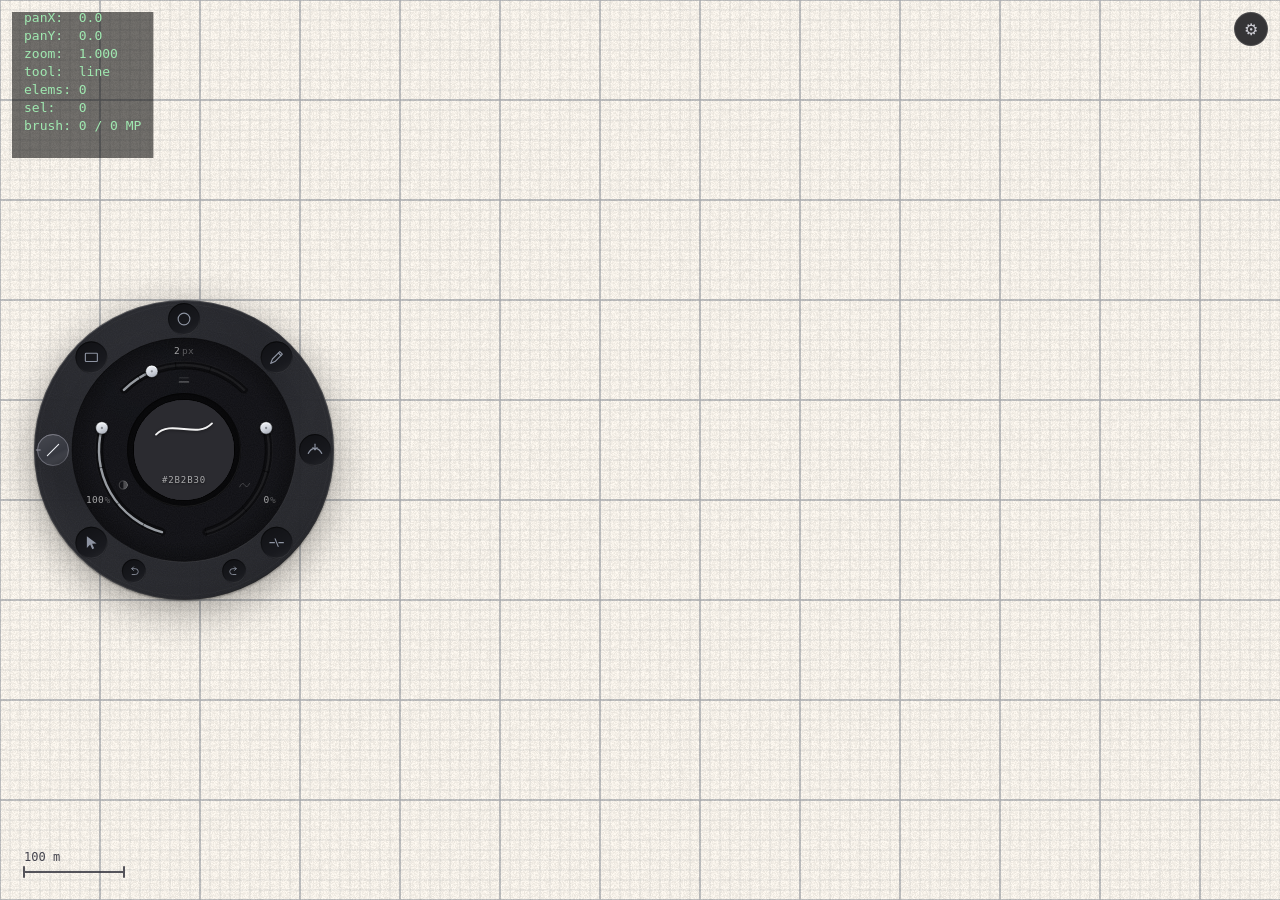
==== commit 8ead858c: "Add a procedural brush engine and keep recognized squares from becoming circles. Strokes now render " ====
--- a/index.html
+++ b/index.html
@@ -11,7 +11,7 @@
   <canvas id="stage"></canvas>
 
   <!-- Precision + project panel. Collapsible so the hub stays primary. -->
-  <button id="panelToggle" aria-label="Toggle panel" title="Settings">⚙</button>
+  <button id="panelToggle" aria-label="Toggle settings panel" aria-expanded="false" title="Settings">⚙</button>
   <div id="panel" class="collapsed">
     <h2>Workspace</h2>
     <div class="row">
--- a/css/app.css
+++ b/css/app.css
@@ -18,6 +18,18 @@
   background: #1e1e22;
   color: #e6e6e6;
   font-family: -apple-system, BlinkMacSystemFont, "Segoe UI", Roboto, sans-serif;
+  /* Drag-select is blocked here rather than by preventDefault() on
+     pointerdown, which would also suppress the compatibility mouse events
+     that dblclick-to-measure depends on. */
+  user-select: none;
+  -webkit-user-select: none;
+}
+
+input,
+select,
+textarea {
+  user-select: text;
+  -webkit-user-select: text;
 }
 
 #stage {
@@ -32,11 +44,8 @@
 #stage.pannable { cursor: grab; }
 
 /* ------------------------------------------------------------------
-   Toolbar — floating, top-center
+   Collapsible settings panel — secondary to the control wheel
 ------------------------------------------------------------------ */
-#toolbar { display: none; }
-
-/* Collapsible settings panel toggle */
 #panelToggle {
   position: fixed;
   top: 12px;
@@ -54,6 +63,12 @@
 }
 
 #panelToggle:hover { background: rgba(40, 40, 48, 0.95); color: #fff; }
+
+#panelToggle:focus-visible {
+  outline: none;
+  border-color: #5aa0ff;
+  box-shadow: 0 0 0 2px rgba(90, 160, 255, 0.5);
+}
 
 /* ------------------------------------------------------------------
    Side panel — precision / scale settings (collapsible)
--- a/css/style-wheel.css
+++ b/css/style-wheel.css
@@ -1,153 +1,591 @@
 /* ------------------------------------------------------------------
-   Style hub — floating Concepts-style wheel: outer tool ring, inner
-   property ring, center color disc. Replaces the top toolbar.
+   Style hub — the control console. One machined body rather than a
+   stack of panels: a raised outer shell carrying the tools, a recessed
+   inner surface with the property grooves cut into it, and a pocket in
+   the middle holding the color hub.
+
+   Two rules keep it coherent:
+   1. Light comes from the upper left. Raised edges catch it at the top
+      (swgRaisedRim), recessed edges catch it at the bottom
+      (swgRecessRim). Both gradients live in style-wheel.js buildDefs().
+   2. The working color is the only chroma. Everything structural stays
+      neutral charcoal; --sw-live carries a tamed version of whatever the
+      user is drawing with and is set from syncHub().
 ------------------------------------------------------------------ */
 #styleWheel {
+  /* Surfaces, outside in. Deeper is darker, and the steps between them are
+     deliberately small — the section should be felt before it is seen. */
+  --sw-body: rgba(30, 31, 36, 0.965);
+  --sw-well: rgba(11, 12, 15, 0.82);
+  --sw-socket: rgba(0, 0, 0, 0.42);
+  --sw-pad: #191a1f;
+  --sw-pad-hover: #232429;
+  --sw-pad-active: #33353d;
+
+  --sw-ink: #8d93a1;
+  --sw-ink-hover: #c9ced9;
+  --sw-ink-hi: #eceef3;
+  --sw-focus: rgba(255, 255, 255, 0.85);
+
+  /* Set from syncHub(): a readable tint of the current stroke color. */
+  --sw-live: #cfd4de;
+  --sw-live-line: rgba(207, 212, 222, 0.5);
+  --sw-live-wash: rgba(207, 212, 222, 0.1);
+
+  /* Short, flat easing. Controls settle; nothing overshoots. */
+  --sw-quick: 110ms;
+  --sw-ease-time: 150ms;
+  --sw-ease: cubic-bezier(0.22, 0.61, 0.36, 1);
+
   position: fixed;
-  left: 20px;
+  left: 24px;
   top: 50%;
   transform: translateY(-50%);
-  width: 300px;
-  height: 300px;
+  width: 320px;
+  height: 320px;
   z-index: 12;
   user-select: none;
-  filter: drop-shadow(0 10px 28px rgba(0, 0, 0, 0.45));
+  /* Contact shadow plus a shallow ambient one: the console rests on the
+     canvas instead of hovering over it. */
+  filter:
+    drop-shadow(0 1px 1px rgba(0, 0, 0, 0.4))
+    drop-shadow(0 9px 20px rgba(0, 0, 0, 0.36));
+  /* The wheel is round but its box is square: let the corners fall through to
+     the canvas, and opt the real surfaces back in. */
+  pointer-events: none;
 }
 
 #styleWheel svg {
   display: block;
   overflow: visible;
-}
-
-/* Tool ring band — frosted dark glass, also the reposition drag surface */
+  pointer-events: auto;
+}
+
+/* --- Body ---------------------------------------------------------- */
+/* Flat fills carry the tone; the gradient overlays carry the light. The two
+   fills are also what shields the canvas from clicks aimed at the wheel. */
+
+#styleWheel .sw-body { fill: var(--sw-body); }
+#styleWheel .sw-well { fill: var(--sw-well); }
+#styleWheel .sw-socket { fill: var(--sw-socket); }
+
+#styleWheel .sw-body-shade,
+#styleWheel .sw-well-shade,
+#styleWheel .sw-socket-shade {
+  pointer-events: none;
+}
+
+/* Grain: just enough to stop the charcoal reading as flat vector fill. */
+#styleWheel .sw-grain {
+  opacity: 0.07;
+  pointer-events: none;
+}
+
+/* Edges. Stroke color comes from the shared rim gradients set in JS. */
+#styleWheel .sw-body-rim,
+#styleWheel .sw-well-rim,
+#styleWheel .sw-socket-rim {
+  fill: none;
+  stroke-width: 1;
+  pointer-events: none;
+}
+
+/* Thin chamfer inboard of the outer rim, so the shell has visible thickness. */
+#styleWheel .sw-body-bevel {
+  fill: none;
+  stroke: rgba(255, 255, 255, 0.022);
+  stroke-width: 1;
+  pointer-events: none;
+}
+
+/* Tool band: no paint of its own, just the reposition drag surface. */
 #styleWheel .sw-band {
-  stroke: rgba(28, 28, 33, 0.92);
+  stroke: transparent;
+  fill: none;
+  pointer-events: all;
   cursor: grab;
 }
 
 #styleWheel .sw-band:active { cursor: grabbing; }
-
-/* Tool slots on the outer ring */
-#styleWheel .sw-tool-dot {
-  fill: rgba(38, 38, 44, 0.94);
-  stroke: rgba(255, 255, 255, 0.13);
-  stroke-width: 1;
-}
-
-#styleWheel .sw-tool:hover .sw-tool-dot { fill: rgba(52, 52, 60, 0.98); }
-#styleWheel .sw-tool.active .sw-tool-dot {
-  fill: rgba(90, 160, 255, 0.30);
-  stroke: rgba(140, 190, 255, 0.7);
-}
-
-#styleWheel .sw-tool-label {
-  font: 600 11px/1 -apple-system, BlinkMacSystemFont, "Segoe UI", Roboto, sans-serif;
-  fill: #cfd2dd;
-  pointer-events: none;
-}
-
-#styleWheel .sw-tool.active .sw-tool-label { fill: #cfe2ff; }
-
-/* Undo / redo on the ring axis */
-#styleWheel .sw-ringbtn-dot {
-  fill: rgba(38, 38, 44, 0.9);
-  stroke: rgba(255, 255, 255, 0.12);
-  stroke-width: 1;
-}
-
-#styleWheel .sw-ringbtn:hover .sw-ringbtn-dot { fill: rgba(52, 52, 60, 0.98); }
-#styleWheel .sw-ringbtn-label {
-  font: 600 14px/1 ui-monospace, SFMono-Regular, Menlo, monospace;
-  fill: #b9bdc9;
-  pointer-events: none;
-}
-
-/* Property ring tracks (size / opacity / smoothing) */
+#styleWheel.dragging .sw-band { cursor: grabbing; }
+
+/* --- Tool pads ------------------------------------------------------ */
+/* Inactive pads sit flush in a shallow pocket. Selecting one lifts it: the
+   rim gradient flips, the face lightens, and a hairline of the working color
+   rings it. No fill color change beyond the neutral step up. */
+
+#styleWheel .sw-pad-base {
+  fill: var(--sw-pad);
+  transition: fill var(--sw-ease-time) var(--sw-ease);
+}
+
+#styleWheel .sw-pad-face {
+  fill: url(#swgPadIn);
+  pointer-events: none;
+}
+
+#styleWheel .sw-pad-rim {
+  fill: none;
+  stroke: url(#swgPadRimIn);
+  stroke-width: 1;
+  pointer-events: none;
+}
+
+/* Only painted for the active slot. */
+#styleWheel .sw-pad-sel {
+  fill: none;
+  stroke: var(--sw-live-line);
+  stroke-width: 1;
+  opacity: 0;
+  pointer-events: none;
+  transition: opacity var(--sw-ease-time) var(--sw-ease);
+}
+
+/* Tactile response: the pad itself moves, not a glow around it. */
+#styleWheel .sw-pad {
+  transform-box: fill-box;
+  transform-origin: center;
+  transition: transform var(--sw-quick) var(--sw-ease);
+}
+
+#styleWheel .sw-tool:hover .sw-pad,
+#styleWheel .sw-ringbtn:hover .sw-pad { transform: scale(1.035); }
+
+#styleWheel .sw-tool:active .sw-pad,
+#styleWheel .sw-ringbtn:active .sw-pad { transform: scale(0.965); }
+
+#styleWheel .sw-tool:hover .sw-pad-base,
+#styleWheel .sw-ringbtn:hover .sw-pad-base { fill: var(--sw-pad-hover); }
+
+#styleWheel .sw-tool.active .sw-pad-base { fill: var(--sw-pad-active); }
+#styleWheel .sw-tool.active .sw-pad-face { fill: url(#swgPadUp); }
+#styleWheel .sw-tool.active .sw-pad-rim { stroke: url(#swgPadRimUp); }
+#styleWheel .sw-tool.active .sw-pad-sel { opacity: 1; }
+
+/* Outward index mark on the selected slot. */
+#styleWheel .sw-tool-tick {
+  stroke: var(--sw-live);
+  stroke-width: 1.6;
+  stroke-linecap: round;
+  opacity: 0;
+  pointer-events: none;
+  transition: opacity var(--sw-ease-time) var(--sw-ease);
+}
+
+#styleWheel .sw-tool.active .sw-tool-tick { opacity: 0.9; }
+
+/* --- Icons -------------------------------------------------------- */
+/* Placeholder inline line art. Swapping in finished artwork happens in
+   renderIcon(); these rules only set the monochrome ink treatment. */
+#styleWheel .sw-icon { pointer-events: none; }
+
+#styleWheel .sw-icon-line {
+  fill: none;
+  stroke: var(--sw-ink);
+  stroke-width: 1.5;
+  stroke-linecap: round;
+  stroke-linejoin: round;
+  transition: stroke var(--sw-ease-time) var(--sw-ease);
+}
+
+#styleWheel .sw-icon-solid {
+  fill: var(--sw-ink);
+  stroke: none;
+  transition: fill var(--sw-ease-time) var(--sw-ease);
+}
+
+#styleWheel .sw-tool:hover .sw-icon-line,
+#styleWheel .sw-ringbtn:hover .sw-icon-line { stroke: var(--sw-ink-hover); }
+#styleWheel .sw-tool:hover .sw-icon-solid,
+#styleWheel .sw-ringbtn:hover .sw-icon-solid { fill: var(--sw-ink-hover); }
+
+#styleWheel .sw-tool.active .sw-icon-line { stroke: var(--sw-ink-hi); }
+#styleWheel .sw-tool.active .sw-icon-solid { fill: var(--sw-ink-hi); }
+
+/* Property glyphs are a legend, not a control: quieter than the tool ink. */
+#styleWheel .sw-prop .sw-icon-line { stroke: rgba(255, 255, 255, 0.24); }
+#styleWheel .sw-prop .sw-icon-solid { fill: rgba(255, 255, 255, 0.24); }
+#styleWheel .sw-prop:hover .sw-icon-line { stroke: rgba(255, 255, 255, 0.45); }
+#styleWheel .sw-prop:hover .sw-icon-solid { fill: rgba(255, 255, 255, 0.45); }
+
+/* --- Property grooves (size / opacity / smoothing) ----------------- */
+/* A channel cut into the well: dark floor, shadowed inner wall, lit outer
+   lip. The value line runs along the floor; the knob rides in it. */
+
+/* Invisible wide band gives the thin groove a comfortable hit area. */
+#styleWheel .sw-track-hit {
+  fill: none;
+  stroke: transparent;
+  stroke-width: 22;
+  stroke-linecap: butt;
+}
+
+#styleWheel .sw-groove,
+#styleWheel .sw-groove-lip,
+#styleWheel .sw-groove-wall,
+#styleWheel .sw-track,
+#styleWheel .sw-fill,
+#styleWheel .sw-prop-tick {
+  fill: none;
+  pointer-events: none;
+}
+
+#styleWheel .sw-groove {
+  stroke: rgba(0, 0, 0, 0.42);
+  stroke-width: 7.5;
+  stroke-linecap: round;
+}
+
+#styleWheel .sw-groove-lip {
+  stroke: rgba(255, 255, 255, 0.042);
+  stroke-width: 1;
+  stroke-linecap: round;
+}
+
+#styleWheel .sw-groove-wall {
+  stroke: rgba(0, 0, 0, 0.45);
+  stroke-width: 1;
+  stroke-linecap: round;
+}
+
+/* Untravelled: a thin, low-contrast line. Travelled: the same line, lifted
+   far enough that the value reads across the wheel without the label. */
 #styleWheel .sw-track {
-  fill: none;
-  stroke: rgba(255, 255, 255, 0.14);
-  stroke-width: 5;
+  stroke: rgba(255, 255, 255, 0.07);
+  stroke-width: 2.4;
   stroke-linecap: round;
+  transition: stroke var(--sw-ease-time) var(--sw-ease);
+}
+
+#styleWheel .sw-fill {
+  stroke: rgba(226, 232, 241, 0.62);
+  stroke-width: 2.4;
+  stroke-linecap: round;
+  transition: stroke var(--sw-ease-time) var(--sw-ease);
+}
+
+#styleWheel .sw-prop:hover .sw-track { stroke: rgba(255, 255, 255, 0.12); }
+#styleWheel .sw-prop:hover .sw-fill { stroke: rgba(240, 244, 250, 0.85); }
+
+/* Preset detents notched across the groove floor. */
+#styleWheel .sw-prop-tick {
+  stroke: rgba(0, 0, 0, 0.5);
+  stroke-width: 1;
+}
+
+/* --- Knob ----------------------------------------------------------- */
+/* Positioned by a translate on .sw-knob from syncUi(); the inner body owns
+   its own scale so hover and drag never fight that transform. */
+
+#styleWheel .sw-knob-cast { pointer-events: none; }
+
+#styleWheel .sw-knob-body {
+  transform-box: fill-box;
+  transform-origin: center;
+  transition: transform var(--sw-quick) var(--sw-ease);
+}
+
+#styleWheel .sw-knob-edge {
+  fill: none;
+  stroke: rgba(0, 0, 0, 0.55);
+  stroke-width: 1;
+  pointer-events: none;
+}
+
+/* The catch-light that says "this one moves". */
+#styleWheel .sw-knob-gloss {
+  fill: none;
+  stroke: rgba(255, 255, 255, 0.55);
+  stroke-width: 1.1;
+  stroke-linecap: round;
+  pointer-events: none;
+}
+
+#styleWheel .sw-knob-dimple {
+  fill: rgba(26, 28, 33, 0.42);
+  pointer-events: none;
+}
+
+#styleWheel .sw-prop:hover .sw-knob-body { transform: scale(1.09); }
+#styleWheel.dragging .sw-knob-body { transform: scale(1.12); }
+#styleWheel .sw-knob:active { cursor: grabbing; }
+
+/* --- Readouts ------------------------------------------------------- */
+/* Instrument values, not headings: small, tabular, and dimmer on the unit. */
+
+#styleWheel .sw-readout {
+  font: 500 9.5px/1 ui-monospace, SFMono-Regular, Menlo, monospace;
+  font-variant-numeric: tabular-nums;
+  letter-spacing: 0.03em;
   cursor: pointer;
-}
-
-#styleWheel .sw-track:hover { stroke: rgba(255, 255, 255, 0.26); }
-
-#styleWheel .sw-handle {
-  fill: #e8e8ee;
-  stroke: rgba(0, 0, 0, 0.45);
+  transition: fill var(--sw-ease-time) var(--sw-ease);
+}
+
+#styleWheel .sw-read-value { fill: rgba(255, 255, 255, 0.62); }
+#styleWheel .sw-read-unit { fill: rgba(255, 255, 255, 0.3); }
+
+#styleWheel .sw-prop:hover .sw-read-value { fill: rgba(255, 255, 255, 0.92); }
+#styleWheel .sw-prop:hover .sw-read-unit { fill: rgba(255, 255, 255, 0.5); }
+
+/* --- Keyboard focus ------------------------------------------------ */
+#styleWheel .sw-tool:focus,
+#styleWheel .sw-ringbtn:focus,
+#styleWheel .sw-prop:focus { outline: none; }
+
+#styleWheel .sw-tool:focus-visible .sw-pad-rim,
+#styleWheel .sw-ringbtn:focus-visible .sw-pad-rim {
+  stroke: var(--sw-focus);
   stroke-width: 1.5;
-  cursor: pointer;
-  pointer-events: all;
-}
-
-#styleWheel .sw-handle:hover { fill: #ffffff; }
-
-#styleWheel .sw-readout {
-  font: 600 10px/1 ui-monospace, SFMono-Regular, Menlo, monospace;
-  fill: rgba(255, 255, 255, 0.75);
-  text-shadow: 0 1px 2px rgba(0, 0, 0, 0.6);
-  cursor: pointer;
-  pointer-events: all;
-}
-
-/* Center color disc */
+}
+
+#styleWheel .sw-prop:focus-visible .sw-track { stroke: rgba(255, 255, 255, 0.4); }
+#styleWheel .sw-prop:focus-visible .sw-knob-edge {
+  stroke: var(--sw-focus);
+  stroke-width: 2;
+}
+
+/* While the color picker is open it owns the ring space. The tool and
+   property layers don't just disappear — they push outward as they fade, so
+   the picker's rings read as having expanded out of this console. The body
+   stays put underneath as the shared material between the two states. */
+#styleWheel .sw-propring,
+#styleWheel .sw-tool,
+#styleWheel .sw-ringbtn {
+  transform-origin: center;
+  transition: opacity 190ms var(--sw-ease), transform 210ms var(--sw-ease);
+}
+
+#styleWheel.color-open .sw-propring,
+#styleWheel.color-open .sw-tool,
+#styleWheel.color-open .sw-ringbtn {
+  opacity: 0;
+  transform: scale(1.08);
+  pointer-events: none;
+}
+
+/* --- Center color hub --------------------------------------------- */
+/* Sits down inside the socket drawn behind it: a dark contact line, a hint
+   of the pocket's shadow across its top edge, and the pocket's lit shoulder
+   showing beneath. No bright ring — that would make it float again. */
 #wheelColor {
   appearance: none;
+  pointer-events: auto;
   position: absolute;
   left: 50%;
   top: 50%;
   transform: translate(-50%, -50%);
-  width: 124px;
-  height: 124px;
   border-radius: 50%;
-  border: 3px solid rgba(255, 255, 255, 0.18);
-  box-shadow: inset 0 0 14px rgba(0, 0, 0, 0.28);
+  border: none;
+  padding: 0;
+  overflow: hidden;
   cursor: pointer;
-  padding: 0;
-}
-
-#wheelColor:hover { border-color: rgba(255, 255, 255, 0.4); }
+  display: grid;
+  place-items: center;
+  background: transparent;
+  box-shadow:
+    0 0 0 1px rgba(0, 0, 0, 0.7),
+    inset 0 2px 5px rgba(0, 0, 0, 0.42),
+    inset 0 -1px 1px rgba(255, 255, 255, 0.1);
+  transition: box-shadow var(--sw-ease-time) var(--sw-ease);
+}
+
+#wheelColor:hover {
+  box-shadow:
+    0 0 0 1px rgba(0, 0, 0, 0.7),
+    0 0 0 2px rgba(255, 255, 255, 0.11),
+    inset 0 2px 5px rgba(0, 0, 0, 0.36),
+    inset 0 -1px 1px rgba(255, 255, 255, 0.14);
+}
+
+#wheelColor:active {
+  box-shadow:
+    0 0 0 1px rgba(0, 0, 0, 0.75),
+    inset 0 3px 7px rgba(0, 0, 0, 0.5);
+}
+
+#wheelColor:focus-visible {
+  outline: none;
+  box-shadow:
+    0 0 0 1px rgba(0, 0, 0, 0.7),
+    0 0 0 2px var(--sw-focus),
+    inset 0 2px 5px rgba(0, 0, 0, 0.42);
+}
+
+/* Checker plate under the color so opacity reads visually. */
+.wheel-hub-checker {
+  position: absolute;
+  inset: 0;
+  background:
+    linear-gradient(45deg, #34343b 25%, transparent 25%, transparent 75%, #34343b 75%),
+    linear-gradient(45deg, #34343b 25%, #232329 25%, #232329 75%, #34343b 75%);
+  background-size: 11px 11px;
+  background-position: 0 0, 5.5px 5.5px;
+}
+
+.wheel-hub-fill {
+  position: absolute;
+  inset: 0;
+}
+
+/* Live stroke sample: weight, dash and translucency all follow the medium,
+   so this is literally what the next stroke will look like. */
+.wheel-hub-sample {
+  position: relative;
+  width: 68px;
+  height: 28px;
+  margin-bottom: 3px;
+  overflow: visible;
+}
+
+.wheel-hub-sample-path {
+  fill: none;
+  stroke: rgba(255, 255, 255, 0.94);
+  stroke-linecap: round;
+  filter: drop-shadow(0 1px 1.5px rgba(0, 0, 0, 0.45));
+}
+
+.wheel-hub-hex {
+  position: relative;
+  font: 500 9px/1 ui-monospace, SFMono-Regular, Menlo, monospace;
+  font-variant-numeric: tabular-nums;
+  letter-spacing: 0.1em;
+  color: rgba(255, 255, 255, 0.62);
+  text-shadow: 0 1px 2px rgba(0, 0, 0, 0.55);
+  transition: color var(--sw-ease-time) var(--sw-ease);
+}
+
+#wheelColor:hover .wheel-hub-hex { color: rgba(255, 255, 255, 0.86); }
+
+/* Flip the sample + hex to dark ink over light colors. */
+#wheelColor.on-light .wheel-hub-sample-path {
+  stroke: rgba(12, 12, 16, 0.88);
+  filter: none;
+}
+
+#wheelColor.on-light .wheel-hub-hex {
+  color: rgba(12, 12, 16, 0.6);
+  text-shadow: none;
+}
+
+#wheelColor.on-light:hover .wheel-hub-hex { color: rgba(12, 12, 16, 0.85); }
+
+/* --- Hover tooltip ------------------------------------------------- */
+#wheelTooltip {
+  position: fixed;
+  z-index: 30;
+  padding: 4px 8px;
+  background: rgba(16, 17, 20, 0.97);
+  border: 1px solid rgba(255, 255, 255, 0.09);
+  border-radius: 5px;
+  color: #d3d6dd;
+  font: 500 11px/1 -apple-system, BlinkMacSystemFont, "Segoe UI", Roboto, sans-serif;
+  letter-spacing: 0.01em;
+  white-space: nowrap;
+  box-shadow: 0 4px 12px rgba(0, 0, 0, 0.4);
+  pointer-events: none;
+  opacity: 0;
+  transform: translateY(3px);
+  transition: opacity var(--sw-quick, 110ms) ease, transform var(--sw-quick, 110ms) ease;
+}
+
+#wheelTooltip.visible {
+  opacity: 1;
+  transform: translateY(0);
+}
 
 /* ------------------------------------------------------------------
-   Hub popovers — medium picker + property preset sliders
+   Hub popovers — medium picker + property preset sliders.
+   Same material as the console so they read as part of the instrument.
 ------------------------------------------------------------------ */
 #wheelPopover {
   position: fixed;
   z-index: 16;
-  padding: 8px;
-  background: rgba(24, 24, 28, 0.96);
-  border: 1px solid rgba(255, 255, 255, 0.1);
-  border-radius: 10px;
-  backdrop-filter: blur(8px);
-  box-shadow: 0 10px 30px rgba(0, 0, 0, 0.5);
+  padding: 10px;
+  background: rgba(20, 21, 25, 0.97);
+  border: 1px solid rgba(255, 255, 255, 0.07);
+  border-radius: 9px;
+  box-shadow:
+    0 0 0 1px rgba(0, 0, 0, 0.5),
+    inset 0 1px 0 rgba(255, 255, 255, 0.045),
+    0 10px 24px rgba(0, 0, 0, 0.44);
   user-select: none;
+  opacity: 0;
+  transform: translateX(-5px);
+  transition: opacity 150ms cubic-bezier(0.22, 0.61, 0.36, 1),
+              transform 150ms cubic-bezier(0.22, 0.61, 0.36, 1);
+}
+
+#wheelPopover.visible {
+  opacity: 1;
+  transform: translateX(0);
+}
+
+.wheel-popover-title {
+  display: flex;
+  justify-content: space-between;
+  gap: 12px;
+  font: 600 9px/1 -apple-system, BlinkMacSystemFont, "Segoe UI", Roboto, sans-serif;
+  text-transform: uppercase;
+  letter-spacing: 0.1em;
+  color: #767b88;
+  margin-bottom: 9px;
+}
+
+.wheel-popover-value {
+  font-family: ui-monospace, SFMono-Regular, Menlo, monospace;
+  font-variant-numeric: tabular-nums;
+  letter-spacing: 0.03em;
+  color: #c3c8d2;
+  text-transform: none;
 }
 
 /* Medium list */
-#wheelPopover.wheel-popover-media { display: flex; flex-direction: column; gap: 2px; }
+#wheelPopover.wheel-popover-media { display: flex; flex-direction: column; gap: 2px; width: 168px; }
 
 #wheelPopover.wheel-popover-media button {
   appearance: none;
-  border: none;
+  display: flex;
+  align-items: center;
+  gap: 10px;
+  border: 1px solid transparent;
   background: transparent;
-  color: #c9c9d2;
+  color: #a8adb9;
   font: 500 12px/1 -apple-system, BlinkMacSystemFont, "Segoe UI", Roboto, sans-serif;
-  padding: 7px 12px;
+  padding: 6px 8px;
   border-radius: 6px;
   cursor: pointer;
   text-align: left;
-}
-
-#wheelPopover.wheel-popover-media button:hover { background: rgba(255, 255, 255, 0.08); color: #fff; }
-#wheelPopover.wheel-popover-media button.active { background: rgba(90, 160, 255, 0.22); color: #9cc8ff; }
+  transition: background 110ms cubic-bezier(0.22, 0.61, 0.36, 1),
+              color 110ms cubic-bezier(0.22, 0.61, 0.36, 1);
+}
+
+#wheelPopover.wheel-popover-media button:hover {
+  background: rgba(255, 255, 255, 0.045);
+  color: #e3e6ec;
+}
+
+#wheelPopover.wheel-popover-media button.active {
+  background: rgba(255, 255, 255, 0.06);
+  border-color: rgba(255, 255, 255, 0.08);
+  box-shadow: inset 0 1px 0 rgba(255, 255, 255, 0.05);
+  color: #eceef3;
+}
+
+.wheel-medium-sample {
+  width: 56px;
+  height: 18px;
+  flex: none;
+  overflow: visible;
+}
 
 /* Property slider + presets */
-#wheelPopover.wheel-popover-slider { display: flex; flex-direction: column; gap: 8px; width: 200px; }
+#wheelPopover.wheel-popover-slider { width: 204px; }
 
 #wheelPopover.wheel-popover-slider input[type="range"] {
   width: 100%;
-  accent-color: #5aa0ff;
+  margin: 0 0 10px;
+  accent-color: #c3c8d2;
+  cursor: pointer;
 }
 
 .wheel-preset-row { display: flex; gap: 4px; }
@@ -155,27 +593,56 @@
 .wheel-preset-row button {
   appearance: none;
   flex: 1;
-  border: 1px solid rgba(255, 255, 255, 0.12);
-  background: rgba(255, 255, 255, 0.05);
-  color: #cfcfd6;
-  font: 600 11px/1 ui-monospace, SFMono-Regular, Menlo, monospace;
+  border: 1px solid rgba(255, 255, 255, 0.07);
+  background: rgba(255, 255, 255, 0.035);
+  color: #a8adb9;
+  font: 500 11px/1 ui-monospace, SFMono-Regular, Menlo, monospace;
+  font-variant-numeric: tabular-nums;
   padding: 6px 0;
-  border-radius: 6px;
+  border-radius: 5px;
   cursor: pointer;
-}
-
-.wheel-preset-row button:hover { background: rgba(255, 255, 255, 0.12); color: #fff; }
+  transition: background 110ms cubic-bezier(0.22, 0.61, 0.36, 1),
+              color 110ms cubic-bezier(0.22, 0.61, 0.36, 1);
+}
+
+.wheel-preset-row button:hover { background: rgba(255, 255, 255, 0.08); color: #e3e6ec; }
+
+.wheel-preset-row button.active {
+  background: rgba(255, 255, 255, 0.1);
+  border-color: rgba(255, 255, 255, 0.14);
+  box-shadow: inset 0 1px 0 rgba(255, 255, 255, 0.07);
+  color: #eceef3;
+}
 
 /* ------------------------------------------------------------------
-   Color wheel overlay — Concepts-style concentric rings around the hub
+   Color picker — the console opening up, not a panel over it.
+
+   The plate is the wheel's body carried outward past its own rim, the
+   swatch ring is recessed into that plate, and the mode pads sit in a
+   channel milled around the hub. Same surfaces, same light, same pad
+   construction as the wheel; only the swatches carry color.
 ------------------------------------------------------------------ */
 #colorWheelOverlay {
+  --cp-ease: cubic-bezier(0.22, 0.61, 0.36, 1);
+
   position: fixed;
   width: 460px;
   height: 460px;
   z-index: 15;
   user-select: none;
   pointer-events: none;
+  filter:
+    drop-shadow(0 1px 1px rgba(0, 0, 0, 0.4))
+    drop-shadow(0 9px 20px rgba(0, 0, 0, 0.36));
+  opacity: 0;
+  /* Collapsed onto the hub, so opening reads as the console growing. */
+  transform: scale(0.88);
+  transition: opacity 200ms var(--cp-ease), transform 210ms var(--cp-ease);
+}
+
+#colorWheelOverlay.open {
+  opacity: 1;
+  transform: scale(1);
 }
 
 #colorWheelOverlay.hidden { display: none; }
@@ -186,64 +653,171 @@
   pointer-events: none;
 }
 
+/* The rings push outward on top of the root's growth, and settle inside
+   out: controls first, then the color ring. */
+#colorWheelOverlay .cp-icon-ring,
+#colorWheelOverlay .cp-modes,
+#colorWheelOverlay .cp-plate-layer {
+  transform-origin: center;
+  transition: opacity 180ms var(--cp-ease), transform 210ms var(--cp-ease);
+}
+
+#colorWheelOverlay .cp-icon-ring { opacity: 0; transform: scale(0.94); }
+#colorWheelOverlay .cp-plate-layer { opacity: 0; transform: scale(0.9); }
+#colorWheelOverlay .cp-modes {
+  opacity: 0;
+  transform: scale(0.9);
+  transition-delay: 35ms;
+}
+
+#colorWheelOverlay.open .cp-icon-ring,
+#colorWheelOverlay.open .cp-modes,
+#colorWheelOverlay.open .cp-plate-layer {
+  opacity: 1;
+  transform: scale(1);
+}
+
 #colorWheelOverlay .cp-hit {
   fill: transparent;
   pointer-events: all;
 }
 
-/* Invisible but clickable surfaces inside the SVG */
+/* The svg is inert by default, so every interactive surface has to opt back
+   in. Miss one and the plate — which is deliberately hit-testable so a near
+   miss on a control does nothing — swallows the click instead. */
 #colorWheelOverlay .cp-track,
 #colorWheelOverlay .cp-mode-btn,
-#colorWheelOverlay .cp-chip,
+#colorWheelOverlay .cp-tile,
 #colorWheelOverlay .cp-value {
   pointer-events: all;
 }
 
-/* Mode icon ring */
-.cp-icon-track {
-  fill: none;
-  stroke: rgba(28, 28, 33, 0.72);
-  stroke-width: 34;
-}
-
-.cp-mode-dot {
-  fill: rgba(38, 38, 44, 0.94);
-  stroke: rgba(255, 255, 255, 0.14);
-  stroke-width: 1;
-}
-
-.cp-mode-btn:hover .cp-mode-dot { fill: rgba(52, 52, 60, 0.98); }
-.cp-mode-btn.active .cp-mode-dot {
-  fill: rgba(90, 160, 255, 0.30);
-  stroke: rgba(140, 190, 255, 0.65);
+/* Nothing is clickable while the picker is growing or folding away. */
+#colorWheelOverlay:not(.open) .cp-hit,
+#colorWheelOverlay:not(.open) .cp-plate,
+#colorWheelOverlay:not(.open) .cp-track,
+#colorWheelOverlay:not(.open) .cp-mode-btn,
+#colorWheelOverlay:not(.open) .cp-tile,
+#colorWheelOverlay:not(.open) .cp-value {
+  pointer-events: none;
+}
+
+/* --- Plate: the wheel body, extended -------------------------------- */
+#colorWheelOverlay .cp-plate {
+  stroke: rgba(30, 31, 36, 0.965);
+  pointer-events: all;
+}
+
+#colorWheelOverlay .cp-plate-shade,
+#colorWheelOverlay .cp-palette-rim,
+#colorWheelOverlay .cp-plate-rim,
+#colorWheelOverlay .cp-plate-bevel,
+#colorWheelOverlay .cp-ctrl-rim,
+#colorWheelOverlay .cp-grain {
+  pointer-events: none;
+}
+
+#colorWheelOverlay .cp-grain { opacity: 0.07; }
+
+#colorWheelOverlay .cp-plate-rim,
+#colorWheelOverlay .cp-palette-rim,
+#colorWheelOverlay .cp-ctrl-rim {
+  fill: none;
+  stroke-width: 1;
+}
+
+#colorWheelOverlay .cp-plate-bevel {
+  fill: none;
+  stroke: rgba(255, 255, 255, 0.022);
+  stroke-width: 1;
+}
+
+/* --- Inner control channel ------------------------------------------ */
+.cp-ctrl-channel {
+  stroke: rgba(11, 12, 15, 0.82);
+  pointer-events: none;
+}
+
+.cp-pad-base {
+  fill: #191a1f;
+  transition: fill 150ms cubic-bezier(0.22, 0.61, 0.36, 1);
+}
+
+.cp-pad-face {
+  fill: url(#cpgPadIn);
+  pointer-events: none;
+}
+
+.cp-pad-rim {
+  fill: none;
+  stroke: url(#cpgPadRimIn);
+  stroke-width: 1;
+  pointer-events: none;
+}
+
+.cp-pad {
+  transform-box: fill-box;
+  transform-origin: center;
+  transition: transform 110ms cubic-bezier(0.22, 0.61, 0.36, 1);
+}
+
+.cp-mode-btn:hover .cp-pad { transform: scale(1.04); }
+.cp-mode-btn:active .cp-pad { transform: scale(0.96); }
+.cp-mode-btn:hover .cp-pad-base { fill: #232429; }
+
+/* Selected mode lifts out of the channel; no color, just a step up. */
+.cp-mode-btn.active .cp-pad-base { fill: #33353d; }
+.cp-mode-btn.active .cp-pad-face { fill: url(#cpgPadUp); }
+.cp-mode-btn.active .cp-pad-rim { stroke: url(#cpgPadRimUp); }
+
+.cp-mode-btn:focus { outline: none; }
+.cp-mode-btn:focus-visible .cp-pad-rim {
+  stroke: rgba(255, 255, 255, 0.85);
+  stroke-width: 1.5;
 }
 
 .cp-mode-label {
-  font: 600 9px/1 ui-monospace, SFMono-Regular, Menlo, monospace;
-  fill: #cfd2dd;
-  pointer-events: none;
-}
-
-.cp-mode-btn.active .cp-mode-label { fill: #cfe2ff; }
-
-/* Slider handles */
+  font: 500 8.5px/1 ui-monospace, SFMono-Regular, Menlo, monospace;
+  letter-spacing: 0.06em;
+  fill: #8d93a1;
+  pointer-events: none;
+  transition: fill 150ms cubic-bezier(0.22, 0.61, 0.36, 1);
+}
+
+.cp-mode-btn:hover .cp-mode-label { fill: #c9ced9; }
+.cp-mode-btn.active .cp-mode-label { fill: #eceef3; }
+
+/* Mode glyphs drawn as paths (eyedropper / markers) */
+.cp-mode-icon {
+  fill: none;
+  stroke: #8d93a1;
+  stroke-width: 1.9;
+  stroke-linecap: round;
+  stroke-linejoin: round;
+  pointer-events: none;
+  transition: stroke 150ms cubic-bezier(0.22, 0.61, 0.36, 1);
+}
+
+.cp-mode-btn:hover .cp-mode-icon { stroke: #c9ced9; }
+.cp-mode-btn.active .cp-mode-icon { stroke: #eceef3; }
+
+/* Slider handles — the same knob language as the property grooves. */
 .cp-handle {
-  stroke: rgba(255, 255, 255, 0.9);
-  stroke-width: 2;
-  filter: drop-shadow(0 1px 3px rgba(0, 0, 0, 0.5));
+  stroke: rgba(255, 255, 255, 0.88);
+  stroke-width: 1.75;
+  filter: drop-shadow(0 1px 2.5px rgba(0, 0, 0, 0.55));
   pointer-events: none;
 }
 
 /* Value labels on arcs */
 .cp-value {
-  font: 600 11px/1 ui-monospace, SFMono-Regular, Menlo, monospace;
-  fill: rgba(255, 255, 255, 0.82);
+  font: 500 10px/1 ui-monospace, SFMono-Regular, Menlo, monospace;
+  font-variant-numeric: tabular-nums;
+  letter-spacing: 0.03em;
+  fill: rgba(255, 255, 255, 0.68);
   text-shadow: 0 1px 2px rgba(0, 0, 0, 0.7);
   cursor: text;
 }
-
-.cp-value-top { x: 230px; y: 34px; }
-.cp-value-bottom { x: 230px; y: 432px; }
 
 /* Inline numeric editor */
 .cp-inline-edit {
@@ -251,29 +825,61 @@
   z-index: 40;
   width: 52px;
   height: 24px;
-  background: rgba(20, 20, 24, 0.96);
-  border: 1px solid rgba(120, 200, 255, 0.6);
-  border-radius: 6px;
-  color: #e6e6e6;
-  font: 600 12px/1 ui-monospace, SFMono-Regular, Menlo, monospace;
+  background: rgba(18, 19, 23, 0.97);
+  border: 1px solid rgba(255, 255, 255, 0.28);
+  border-radius: 5px;
+  color: #eceef3;
+  font: 500 12px/1 ui-monospace, SFMono-Regular, Menlo, monospace;
   text-align: center;
   padding: 0 4px;
 }
 
 .cp-inline-edit:focus { outline: none; }
 
-/* Marker wheel chips */
-.cp-chip {
-  stroke: rgba(0, 0, 0, 0.4);
-  stroke-width: 1;
-}
-
-.cp-chip:hover {
-  stroke: rgba(255, 255, 255, 0.85);
-  stroke-width: 2;
-}
-
-.cp-marker-spin { will-change: transform; }
+/* --- Swatch ring ----------------------------------------------------- */
+/* No stroke: the divider is the gap between tiles, so it reads as a kerf
+   in the material rather than an outline drawn around each color. */
+.cp-tile {
+  stroke: transparent;
+  stroke-width: 1;
+  transition: stroke 110ms cubic-bezier(0.22, 0.61, 0.36, 1);
+}
+
+/* Hover lights the swatch edge rather than dimming its face — a hovered
+   control should read as catching the light, not as changing colour. Only
+   ever one at a time, so it never competes with the kerf. */
+.cp-tile:hover { stroke: rgba(255, 255, 255, 0.62); }
+
+/* Shading passes over the whole ring. Both are a few percent at most —
+   anything stronger would tint the swatches and misreport the color. */
+.cp-palette-edge {
+  fill: url(#cpgPaletteEdge);
+  pointer-events: none;
+}
+
+.cp-palette-wash {
+  fill: url(#cpgPaletteWash);
+  pointer-events: none;
+}
+
+/* Selection: a dark seat with a thin light edge, lifted by a tight
+   shadow. Reads as the chosen chip standing slightly proud of the ring. */
+.cp-selection {
+  pointer-events: none;
+  filter: drop-shadow(0 1px 1.5px rgba(0, 0, 0, 0.6));
+}
+
+.cp-selection-seat {
+  fill: none;
+  stroke: rgba(0, 0, 0, 0.5);
+  stroke-width: 2.7;
+}
+
+.cp-selection-edge {
+  fill: none;
+  stroke: rgba(255, 255, 255, 0.94);
+  stroke-width: 1.3;
+}
 
 /* Eyedropper loupe */
 .cp-loupe {
@@ -323,3 +929,29 @@
 body.cp-eyedropping #stage {
   cursor: crosshair !important;
 }
+
+/* ------------------------------------------------------------------
+   Reduced motion — keep state changes instant, drop the easing
+------------------------------------------------------------------ */
+@media (prefers-reduced-motion: reduce) {
+  #styleWheel *,
+  #wheelTooltip,
+  #wheelPopover,
+  #colorWheelOverlay,
+  #colorWheelOverlay * {
+    transition-duration: 0.01ms !important;
+  }
+
+  #colorWheelOverlay,
+  #colorWheelOverlay.open,
+  #colorWheelOverlay .cp-icon-ring,
+  #colorWheelOverlay .cp-modes,
+  #colorWheelOverlay .cp-plate-layer,
+  #styleWheel.color-open .sw-propring,
+  #styleWheel.color-open .sw-tool,
+  #styleWheel.color-open .sw-ringbtn {
+    transform: none;
+  }
+
+  #colorWheelOverlay .cp-modes { transition-delay: 0ms; }
+}
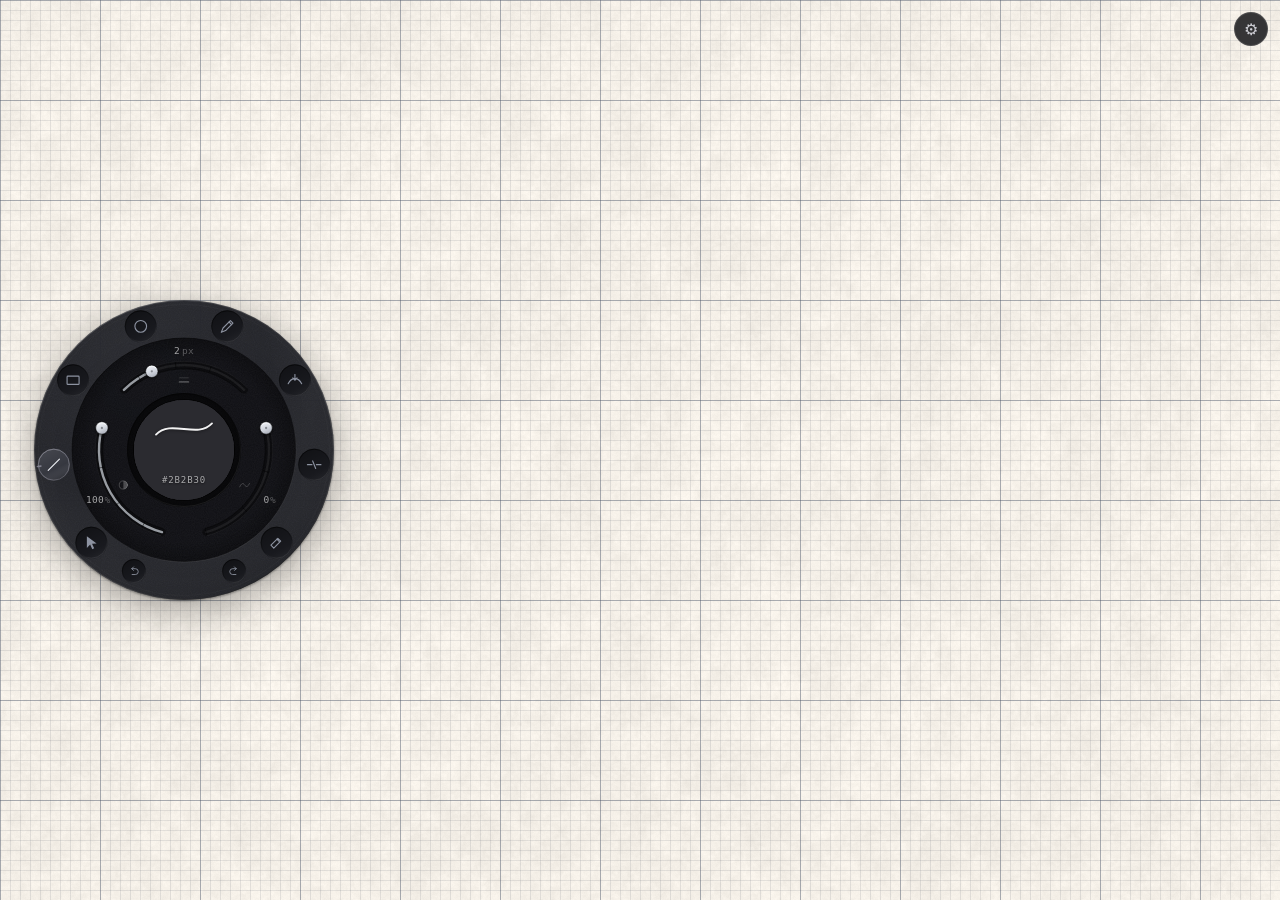
==== commit 9a149c6a: "Add fill, a live eraser, and freehand slice, and keep measurements in an engineer workspace. Sketchi" ====
--- a/index.html
+++ b/index.html
@@ -10,64 +10,101 @@
 <body>
   <canvas id="stage"></canvas>
 
-  <!-- Precision + project panel. Collapsible so the hub stays primary. -->
+  <!-- Workspace panel. Collapsible so the hub stays primary. The mode
+       switch at the top decides how much of it exists: Draw carries paper,
+       grid and project, Engineer adds the measurement stack. -->
   <button id="panelToggle" aria-label="Toggle settings panel" aria-expanded="false" title="Settings">⚙</button>
   <div id="panel" class="collapsed">
-    <h2>Workspace</h2>
-    <div class="row">
-      <label>Background</label>
+    <div id="modeSwitch" class="segmented" role="radiogroup" aria-label="Workspace">
+      <button type="button" data-mode="draw" role="radio" aria-checked="true"
+              title="Paper and brushes">Draw</button>
+      <button type="button" data-mode="engineer" role="radio" aria-checked="false"
+              title="Units, dimensions and artboards">Engineer</button>
     </div>
+
+    <h2>Paper</h2>
     <div id="bgSwatches" class="swatch-row"></div>
     <input id="bgCustomColor" type="color" value="#f5f0e8" class="hidden-input" />
     <div class="row">
-      <label for="gridType">Grid</label>
-      <div class="grid-controls">
-        <select id="gridType">
-          <option value="graph">Graph</option>
-          <option value="dot">Dot</option>
-          <option value="lined">Lined</option>
-          <option value="isometric">Isometric</option>
-        </select>
-        <button id="gridToggle" class="circle-toggle" aria-pressed="true" title="Toggle grid"></button>
+      <span id="textureLabel" class="field-label">Texture</span>
+      <button id="textureToggle" class="switch" role="switch" aria-pressed="true"
+              aria-labelledby="textureLabel" title="Paper grain"><span></span></button>
+    </div>
+
+    <div class="section-head">
+      <h2 id="gridHeading">Grid</h2>
+      <button id="gridToggle" class="switch" role="switch" aria-pressed="true"
+              aria-labelledby="gridHeading" title="Show grid"><span></span></button>
+    </div>
+    <div id="gridPatterns" class="pattern-row"></div>
+    <div id="gridFields" class="field-stack">
+      <div class="row">
+        <label for="gridOpacity">Strength</label>
+        <input id="gridOpacity" type="range" min="5" max="100" step="1" value="45" />
+      </div>
+      <div class="row">
+        <label for="gridColor">Colour</label>
+        <div class="color-controls">
+          <button id="gridColorAuto" type="button" class="chip" title="Contrast with the paper">Auto</button>
+          <input id="gridColor" type="color" value="#465064" class="color-chip" title="Pick a grid colour" />
+        </div>
       </div>
     </div>
-    <h2>Precision</h2>
-    <div class="row">
-      <label for="unit">Unit</label>
-      <select id="unit">
-        <option value="m">meters</option>
-        <option value="mm">millimeters</option>
-        <option value="cm">centimeters</option>
-        <option value="ft">feet</option>
-        <option value="in">inches</option>
-      </select>
+    <div id="engineerOnly">
+      <h2>Scale</h2>
+      <div class="field-stack">
+        <div class="row">
+          <label for="unit">Unit</label>
+          <select id="unit">
+            <option value="m">meters</option>
+            <option value="mm">millimeters</option>
+            <option value="cm">centimeters</option>
+            <option value="ft">feet</option>
+            <option value="in">inches</option>
+          </select>
+        </div>
+        <div class="row">
+          <label for="scale">1 unit =</label>
+          <input id="scale" type="number" min="0.0001" step="0.1" value="1" />
+        </div>
+        <div class="row">
+          <label for="showDims">Dimensions</label>
+          <select id="showDims">
+            <option value="cad">CAD</option>
+            <option value="labels">Labels</option>
+            <option value="off">Off</option>
+          </select>
+        </div>
+      </div>
+
+      <h2>Artboard</h2>
+      <div class="actions-row">
+        <button id="addArtboard" title="Add an artboard framing the current view">Add at view</button>
+      </div>
     </div>
-    <div class="row">
-      <label for="scale">1 unit =</label>
-      <input id="scale" type="number" min="0.0001" step="0.1" value="1" />
+
+    <h2>Project</h2>
+    <div class="actions-row three">
+      <button id="saveProject" title="Save a .vda project file">Save</button>
+      <button id="loadProject" title="Open a .vda project file">Open</button>
+      <button id="exportSvg" title="Export the drawing as SVG">SVG</button>
     </div>
-    <div class="row">
-      <label for="showDims">Dimensions</label>
-      <select id="showDims">
-        <option value="cad">CAD</option>
-        <option value="labels">Labels</option>
-        <option value="off">Off</option>
-      </select>
+    <div class="actions-row">
+      <button id="fitArtboard" title="Zoom so everything fits on screen">Zoom to fit</button>
     </div>
-    <h2>Artboard</h2>
-    <div class="actions">
-      <button id="addArtboard">+ Add artboard at view</button>
-      <button id="fitArtboard">Zoom to fit all</button>
-    </div>
-    <h2>Project</h2>
-    <div class="actions">
-      <button id="saveProject">Save .vda</button>
-      <button id="loadProject">Load .vda…</button>
-      <button id="exportSvg">Export SVG</button>
-    </div>
-    <div class="hint">
-      Pan: Space+drag or middle-drag. Zoom: wheel. Undo/redo: Ctrl+Z / Ctrl+Shift+Z. Delete: Del. Duplicate: Ctrl+D. Double-click a shape to edit its measurement.
-    </div>
+
+    <details class="shortcuts">
+      <summary>Shortcuts</summary>
+      <dl>
+        <dt>Pan</dt><dd>Space-drag or middle-drag</dd>
+        <dt>Zoom</dt><dd>Wheel</dd>
+        <dt>Undo</dt><dd>Ctrl+Z / Ctrl+Shift+Z</dd>
+        <dt>Delete</dt><dd>Del</dd>
+        <dt>Duplicate</dt><dd>Ctrl+D</dd>
+        <dt class="engineer-only-hint">Measure</dt>
+        <dd class="engineer-only-hint">Double-click a shape</dd>
+      </dl>
+    </details>
   </div>
 
   <!-- Measurement editor — opens on double-click of a shape. -->
--- a/css/app.css
+++ b/css/app.css
@@ -74,22 +74,46 @@
    Side panel — precision / scale settings (collapsible)
 ------------------------------------------------------------------ */
 #panel {
+  /* Same surfaces and timings as the console, so the two read as parts of
+     one instrument rather than two dark rectangles that happen to share a
+     screen. See css/style-wheel.css for where these come from. */
+  --panel-body: rgba(30, 31, 36, 0.965);
+  --panel-ink: #8d93a1;
+  --panel-ink-hi: #eceef3;
+  --panel-quick: 110ms;
+  --panel-ease-time: 150ms;
+  --panel-ease: cubic-bezier(0.22, 0.61, 0.36, 1);
+
   position: fixed;
   top: 54px;
   right: 12px;
-  width: 220px;
-  padding: 12px;
-  background: rgba(20, 20, 24, 0.85);
-  border: 1px solid rgba(255, 255, 255, 0.08);
-  border-radius: 10px;
+  width: 232px;
+  max-height: calc(100vh - 68px);
+  overflow-y: auto;
+  /* Reserve the gutter in both modes. Engineer overflows and Draw does not,
+     and without this the preview tiles resize every time you switch. */
+  scrollbar-gutter: stable;
+  padding: 13px;
+  background: var(--panel-body);
+  border: 1px solid rgba(255, 255, 255, 0.06);
+  border-radius: 11px;
   backdrop-filter: blur(6px);
+  /* Contact shadow plus an ambient one: the panel rests on the canvas. */
+  box-shadow:
+    inset 0 1px 0 rgba(255, 255, 255, 0.05),
+    0 1px 1px rgba(0, 0, 0, 0.4),
+    0 9px 20px rgba(0, 0, 0, 0.36);
   z-index: 10;
   user-select: none;
   font-size: 12px;
   display: flex;
   flex-direction: column;
-  gap: 10px;
-  transition: opacity 0.15s ease, transform 0.15s ease;
+  gap: 11px;
+  transition:
+    opacity var(--panel-ease-time) var(--panel-ease),
+    transform var(--panel-ease-time) var(--panel-ease);
+  scrollbar-width: thin;
+  scrollbar-color: rgba(255, 255, 255, 0.14) transparent;
 }
 
 #panel.collapsed {
@@ -99,12 +123,37 @@
 }
 
 #panel h2 {
-  font-size: 11px;
+  font-size: 10px;
   text-transform: uppercase;
-  letter-spacing: 0.06em;
-  color: #8a8a96;
+  letter-spacing: 0.09em;
+  color: #6e7480;
   font-weight: 600;
 }
+
+/* Hairline above each section so the panel reads as machined bands. The
+   mode switch is always the first child, so every heading below it earns
+   one; the heading nested inside a section-head is not its own band. */
+#panel h2,
+#panel .section-head {
+  padding-top: 10px;
+  border-top: 1px solid rgba(255, 255, 255, 0.055);
+}
+
+#panel .section-head h2 {
+  padding-top: 0;
+  border-top: none;
+}
+
+/* Engineer-only block: its own band stack, and genuinely gone in Draw
+   rather than collapsed to a zero-height flex item. */
+#engineerOnly {
+  display: flex;
+  flex-direction: column;
+  gap: 11px;
+}
+
+#engineerOnly[hidden] { display: none; }
+.engineer-only-hint[hidden] { display: none; }
 
 #panel .row {
   display: flex;
@@ -113,73 +162,301 @@
   gap: 8px;
 }
 
-#panel label { color: #b8b8c0; }
+/* A <label for> cannot point at a button, so switch rows name themselves
+   with a span and aria-labelledby. Both read the same. */
+#panel label,
+#panel .field-label { color: #b8b8c0; }
 
 #panel select,
 #panel input[type="number"] {
-  background: rgba(255, 255, 255, 0.06);
+  appearance: none;
+  background: rgba(255, 255, 255, 0.045);
   border: 1px solid rgba(255, 255, 255, 0.1);
-  color: #e6e6e6;
+  color: #c9ced9;
   border-radius: 6px;
-  padding: 4px 6px;
-  font: 12px/1 ui-monospace, SFMono-Regular, Menlo, monospace;
-  width: 92px;
-}
-
-#panel .actions { display: flex; flex-direction: column; gap: 6px; }
-
-#panel .actions button {
-  appearance: none;
-  border: 1px solid rgba(255, 255, 255, 0.12);
+  padding: 6px 8px;
+  font: 11.5px/1 ui-monospace, SFMono-Regular, Menlo, monospace;
+  width: 100px;
+  cursor: pointer;
+  transition: background var(--panel-quick) var(--panel-ease);
+}
+
+/* The native dropdown arrow is the one piece of OS chrome left in the
+   panel, so it is replaced with a chevron in the panel's own ink. */
+#panel select {
+  padding-right: 22px;
+  background-image:
+    linear-gradient(45deg, transparent 50%, #7c828e 50%),
+    linear-gradient(135deg, #7c828e 50%, transparent 50%);
+  background-position: right 11px top 50%, right 7px top 50%;
+  background-size: 4px 4px, 4px 4px;
+  background-repeat: no-repeat;
+}
+
+#panel select:hover,
+#panel input[type="number"]:hover { background-color: rgba(255, 255, 255, 0.08); }
+
+#panel select:focus-visible,
+#panel input[type="number"]:focus-visible {
+  outline: none;
+  border-color: rgba(255, 255, 255, 0.35);
+}
+
+/* --- Mode switch ------------------------------------------------------
+   Two named workspaces, shown as one track with the active half seated
+   into it. A segmented control rather than a checkbox because neither
+   side is the "off" state -- Draw is not Engineer switched off. */
+.segmented {
+  display: grid;
+  grid-template-columns: 1fr 1fr;
+  gap: 2px;
+  padding: 2px;
+  border-radius: 7px;
+  background: rgba(0, 0, 0, 0.42);
+  box-shadow:
+    inset 0 1px 2px rgba(0, 0, 0, 0.6),
+    inset 0 -1px 0 rgba(255, 255, 255, 0.05);
+}
+
+.segmented button {
+  appearance: none;
+  border: none;
+  border-radius: 5px;
+  background: none;
+  color: #7c828e;
+  font: 600 11px/1 inherit;
+  letter-spacing: 0.05em;
+  padding: 7px 4px;
+  cursor: pointer;
+  transition:
+    background var(--panel-quick) var(--panel-ease),
+    color var(--panel-quick) var(--panel-ease);
+}
+
+.segmented button:hover { color: #b6bcc8; }
+
+.segmented button.active {
+  background: rgba(255, 255, 255, 0.1);
+  color: var(--panel-ink-hi);
+  box-shadow:
+    inset 0 1px 0 rgba(255, 255, 255, 0.12),
+    0 1px 2px rgba(0, 0, 0, 0.45);
+}
+
+.segmented button:focus-visible {
+  outline: none;
+  box-shadow: 0 0 0 2px rgba(255, 255, 255, 0.8);
+}
+
+/* --- Action rows ------------------------------------------------------ */
+.actions-row {
+  display: grid;
+  grid-template-columns: 1fr;
+  gap: 6px;
+}
+
+.actions-row.three { grid-template-columns: repeat(3, 1fr); }
+
+.actions-row button {
+  appearance: none;
+  border: 1px solid rgba(255, 255, 255, 0.1);
+  background: rgba(255, 255, 255, 0.04);
+  color: var(--panel-ink);
+  font: 500 11.5px/1 inherit;
+  padding: 8px 6px;
+  border-radius: 6px;
+  cursor: pointer;
+  transition:
+    background var(--panel-quick) var(--panel-ease),
+    color var(--panel-quick) var(--panel-ease);
+}
+
+.actions-row button:hover {
+  background: rgba(255, 255, 255, 0.09);
+  color: #c9ced9;
+}
+
+.actions-row button:active { transform: translateY(1px); }
+
+.actions-row button:focus-visible {
+  outline: none;
+  box-shadow: 0 0 0 2px rgba(255, 255, 255, 0.8);
+}
+
+/* --- Shortcuts -------------------------------------------------------- */
+/* Folded away by default: it is reference material, not a control, and it
+   was the single largest block of standing text in the panel. */
+.shortcuts {
+  border-top: 1px solid rgba(255, 255, 255, 0.055);
+  padding-top: 9px;
+}
+
+.shortcuts summary {
+  font-size: 10px;
+  text-transform: uppercase;
+  letter-spacing: 0.09em;
+  color: #6e7480;
+  font-weight: 600;
+  cursor: pointer;
+  list-style: none;
+}
+
+.shortcuts summary::-webkit-details-marker { display: none; }
+
+.shortcuts summary::after {
+  content: "+";
+  float: right;
+  font-size: 12px;
+  line-height: 0.85;
+  color: #5c6270;
+}
+
+.shortcuts[open] summary::after { content: "\2212"; }
+
+.shortcuts summary:hover { color: #b6bcc8; }
+
+.shortcuts summary:focus-visible {
+  outline: none;
+  color: var(--panel-ink-hi);
+}
+
+.shortcuts dl {
+  display: grid;
+  grid-template-columns: auto 1fr;
+  gap: 3px 10px;
+  margin-top: 8px;
+  font-size: 10.5px;
+  line-height: 1.35;
+}
+
+.shortcuts dt { color: #6e7480; }
+.shortcuts dd { color: #8d93a1; }
+
+/* ------------------------------------------------------------------
+   Canvas section — paper and grid.
+
+   These controls borrow the console's rules rather than inventing their
+   own: light from the upper left, small tonal steps between surfaces, and
+   structure kept neutral so the only saturated thing on screen stays the
+   colour you are drawing with. Every choice is a picture of its result —
+   the paper presets are real grain tiles and the pattern tiles are real
+   lattices — so selection is shown by seating a swatch into the panel
+   rather than by ringing it in blue.
+------------------------------------------------------------------ */
+.section-head {
+  display: flex;
+  align-items: center;
+  justify-content: space-between;
+  gap: 8px;
+}
+
+.section-head h2 { margin: 0; }
+
+.swatch-row {
+  display: grid;
+  grid-template-columns: repeat(3, 1fr);
+  gap: 7px;
+}
+
+.pattern-row {
+  display: grid;
+  grid-template-columns: repeat(2, 1fr);
+  gap: 7px;
+}
+
+.swatch,
+.pattern {
+  appearance: none;
+  position: relative;
+  display: flex;
+  flex-direction: column;
+  align-items: stretch;
+  gap: 4px;
+  padding: 3px;
+  border: 1px solid rgba(255, 255, 255, 0.07);
+  border-radius: 7px;
+  background: rgba(0, 0, 0, 0.22);
+  cursor: pointer;
+  transition:
+    background var(--panel-quick, 110ms) var(--panel-ease, ease),
+    border-color var(--panel-quick, 110ms) var(--panel-ease, ease),
+    box-shadow var(--panel-quick, 110ms) var(--panel-ease, ease);
+}
+
+.swatch canvas,
+.pattern canvas {
+  display: block;
+  width: 100%;
+  border-radius: 4px;
+}
+
+.swatch canvas { aspect-ratio: 1; }
+.pattern canvas { aspect-ratio: 3 / 2; }
+
+.swatch-label,
+.pattern-label {
+  font-size: 9.5px;
+  letter-spacing: 0.04em;
+  text-align: center;
+  color: #7c828e;
+  transition: color var(--panel-quick, 110ms) var(--panel-ease, ease);
+}
+
+.swatch:hover,
+.pattern:hover {
   background: rgba(255, 255, 255, 0.05);
-  color: #cfcfd6;
-  font: 500 12px/1 inherit;
-  padding: 7px 8px;
-  border-radius: 6px;
-  cursor: pointer;
-  text-align: left;
-}
-#panel .actions button:hover { background: rgba(255, 255, 255, 0.1); color: #fff; }
-
-#panel .hint {
-  color: #6a6a74;
-  font-size: 11px;
-  line-height: 1.4;
-}
-
-/* Workspace: background swatches + grid controls */
-.swatch-row {
-  display: flex;
-  flex-wrap: wrap;
-  gap: 6px;
-}
-
-.swatch-row button {
-  appearance: none;
-  width: 26px;
-  height: 26px;
+  border-color: rgba(255, 255, 255, 0.14);
+}
+
+.swatch:hover .swatch-label,
+.pattern:hover .pattern-label { color: #b6bcc8; }
+
+/* Selected: the tile drops into a socket cut in the panel. The inset
+   shadow at the top and the light catch at the bottom are the recessed
+   pairing the console uses, so a chosen swatch reads as seated. */
+.swatch.active,
+.pattern.active {
+  background: rgba(0, 0, 0, 0.45);
+  border-color: rgba(255, 255, 255, 0.05);
+  box-shadow:
+    inset 0 2px 4px rgba(0, 0, 0, 0.55),
+    inset 0 -1px 0 rgba(255, 255, 255, 0.07),
+    0 0 0 1px rgba(255, 255, 255, 0.16);
+}
+
+.swatch.active .swatch-label,
+.pattern.active .pattern-label {
+  color: #eceef3;
+}
+
+.swatch:focus-visible,
+.pattern:focus-visible {
+  outline: none;
+  box-shadow: 0 0 0 2px rgba(255, 255, 255, 0.8);
+}
+
+/* The clear preset has no paper to render, so its canvas stays empty and
+   the checker is drawn by the button itself. */
+.swatch-transparent canvas {
+  background:
+    linear-gradient(45deg, #2b2b32 25%, transparent 25%, transparent 75%, #2b2b32 75%),
+    linear-gradient(45deg, #2b2b32 25%, #24242a 25%, #24242a 75%, #2b2b32 75%);
+  background-size: 12px 12px;
+  background-position: 0 0, 6px 6px;
+}
+
+/* Custom shows its current colour, with a spectrum edge marking it as the
+   one swatch that opens a picker instead of committing a value. */
+.swatch-custom::after {
+  content: "";
+  position: absolute;
+  right: 5px;
+  top: 5px;
+  width: 9px;
+  height: 9px;
   border-radius: 50%;
-  border: 2px solid rgba(255, 255, 255, 0.15);
-  cursor: pointer;
-  padding: 0;
-}
-
-.swatch-row button:hover { border-color: rgba(255, 255, 255, 0.4); }
-.swatch-row button.active {
-  border-color: #9cc8ff;
-  box-shadow: 0 0 0 2px rgba(90, 160, 255, 0.35);
-}
-
-.swatch-row button.swatch-transparent {
-  background:
-    linear-gradient(45deg, #3a3a42 25%, transparent 25%, transparent 75%, #3a3a42 75%),
-    linear-gradient(45deg, #3a3a42 25%, #26262b 25%, #26262b 75%, #3a3a42 75%);
-  background-size: 10px 10px;
-  background-position: 0 0, 5px 5px;
-}
-
-.swatch-row button.swatch-custom {
-  background: conic-gradient(#f66, #fc6, #6d6, #6cf, #96f, #f66);
+  background: conic-gradient(#e06c6c, #e0b46c, #6cc47f, #6cabe0, #9b6ce0, #e06c6c);
+  box-shadow: 0 0 0 1.5px rgba(10, 11, 14, 0.85);
 }
 
 .hidden-input {
@@ -190,39 +467,161 @@
   pointer-events: none;
 }
 
-.grid-controls {
+/* Pattern row and its adjustments go inert with the grid switched off. */
+.pattern-row.disabled,
+.field-stack.disabled {
+  opacity: 0.32;
+  pointer-events: none;
+}
+
+.field-stack {
+  display: flex;
+  flex-direction: column;
+  gap: 8px;
+  transition: opacity var(--panel-ease-time, 150ms) var(--panel-ease, ease);
+}
+
+/* --- Grid switch ---------------------------------------------------- */
+.switch {
+  appearance: none;
+  flex: none;
+  width: 34px;
+  height: 18px;
+  padding: 0;
+  border: none;
+  border-radius: 9px;
+  background: rgba(0, 0, 0, 0.5);
+  box-shadow:
+    inset 0 1px 2px rgba(0, 0, 0, 0.7),
+    inset 0 -1px 0 rgba(255, 255, 255, 0.06);
+  cursor: pointer;
+  transition: background var(--panel-ease-time, 150ms) var(--panel-ease, ease);
+}
+
+.switch span {
+  display: block;
+  width: 14px;
+  height: 14px;
+  margin: 2px;
+  border-radius: 50%;
+  background: #6e7480;
+  box-shadow: 0 1px 2px rgba(0, 0, 0, 0.6);
+  transition:
+    transform var(--panel-ease-time, 150ms) var(--panel-ease, ease),
+    background var(--panel-ease-time, 150ms) var(--panel-ease, ease);
+}
+
+.switch[aria-pressed="true"] { background: rgba(255, 255, 255, 0.16); }
+.switch[aria-pressed="true"] span {
+  transform: translateX(16px);
+  background: #eceef3;
+}
+
+.switch:focus-visible {
+  outline: none;
+  box-shadow: 0 0 0 2px rgba(255, 255, 255, 0.8);
+}
+
+/* --- Strength slider ------------------------------------------------- */
+#panel input[type="range"] {
+  appearance: none;
+  width: 112px;
+  height: 18px;
+  background: none;
+  cursor: pointer;
+}
+
+#panel input[type="range"]::-webkit-slider-runnable-track {
+  height: 4px;
+  border-radius: 2px;
+  background: rgba(0, 0, 0, 0.5);
+  box-shadow: inset 0 1px 1px rgba(0, 0, 0, 0.6),
+              inset 0 -1px 0 rgba(255, 255, 255, 0.06);
+}
+
+#panel input[type="range"]::-moz-range-track {
+  height: 4px;
+  border-radius: 2px;
+  background: rgba(0, 0, 0, 0.5);
+}
+
+#panel input[type="range"]::-webkit-slider-thumb {
+  appearance: none;
+  width: 12px;
+  height: 12px;
+  margin-top: -4px;
+  border-radius: 50%;
+  background: #c9ced9;
+  box-shadow: 0 1px 2px rgba(0, 0, 0, 0.6);
+}
+
+#panel input[type="range"]::-moz-range-thumb {
+  width: 12px;
+  height: 12px;
+  border: none;
+  border-radius: 50%;
+  background: #c9ced9;
+  box-shadow: 0 1px 2px rgba(0, 0, 0, 0.6);
+}
+
+#panel input[type="range"]:focus-visible { outline: none; }
+#panel input[type="range"]:focus-visible::-webkit-slider-thumb {
+  box-shadow: 0 0 0 2px rgba(255, 255, 255, 0.8);
+}
+
+/* --- Grid colour ------------------------------------------------------ */
+.color-controls {
   display: flex;
   align-items: center;
-  gap: 8px;
-}
-
-.grid-controls select { width: 92px; }
-
-/* Concepts-style circular on/off toggle */
-.circle-toggle {
+  gap: 6px;
+}
+
+.chip {
+  appearance: none;
+  height: 22px;
+  padding: 0 8px;
+  border: 1px solid rgba(255, 255, 255, 0.1);
+  border-radius: 5px;
+  background: rgba(255, 255, 255, 0.04);
+  color: #8d93a1;
+  font: 500 10.5px/1 inherit;
+  letter-spacing: 0.03em;
+  cursor: pointer;
+  transition:
+    background var(--panel-quick, 110ms) var(--panel-ease, ease),
+    color var(--panel-quick, 110ms) var(--panel-ease, ease);
+}
+
+.chip:hover { background: rgba(255, 255, 255, 0.09); color: #c9ced9; }
+
+.chip.active {
+  background: rgba(0, 0, 0, 0.45);
+  border-color: rgba(255, 255, 255, 0.05);
+  color: #eceef3;
+  box-shadow:
+    inset 0 1px 3px rgba(0, 0, 0, 0.6),
+    inset 0 -1px 0 rgba(255, 255, 255, 0.07);
+}
+
+.color-chip {
   appearance: none;
   width: 22px;
   height: 22px;
-  border-radius: 50%;
-  border: 2px solid rgba(255, 255, 255, 0.3);
-  background: transparent;
-  cursor: pointer;
   padding: 0;
-  position: relative;
-}
-
-.circle-toggle:hover { border-color: rgba(255, 255, 255, 0.55); }
-
-.circle-toggle[aria-pressed="true"] {
-  border-color: #9cc8ff;
-}
-
-.circle-toggle[aria-pressed="true"]::after {
-  content: "";
-  position: absolute;
-  inset: 3px;
-  border-radius: 50%;
-  background: #5aa0ff;
+  border: 1px solid rgba(255, 255, 255, 0.14);
+  border-radius: 5px;
+  background: none;
+  cursor: pointer;
+}
+
+.color-chip::-webkit-color-swatch-wrapper { padding: 2px; }
+.color-chip::-webkit-color-swatch { border: none; border-radius: 3px; }
+.color-chip::-moz-color-swatch { border: none; border-radius: 3px; }
+
+.chip:focus-visible,
+.color-chip:focus-visible {
+  outline: none;
+  box-shadow: 0 0 0 2px rgba(255, 255, 255, 0.8);
 }
 
 /* ------------------------------------------------------------------
--- a/css/style-wheel.css
+++ b/css/style-wheel.css
@@ -266,6 +266,17 @@
 
 #styleWheel .sw-prop:hover .sw-track { stroke: rgba(255, 255, 255, 0.12); }
 #styleWheel .sw-prop:hover .sw-fill { stroke: rgba(240, 244, 250, 0.85); }
+
+/* A groove with nothing to adjust — size under a fill medium. The channel
+   stays milled into the well so the wheel keeps its shape; only the parts
+   that carry a value recede, and the knob stops inviting a grab. */
+#styleWheel .sw-prop.inert .sw-fill,
+#styleWheel .sw-prop.inert .sw-knob { opacity: 0.22; }
+#styleWheel .sw-prop.inert .sw-knob { cursor: default; }
+#styleWheel .sw-prop.inert .sw-readout { opacity: 0.3; }
+#styleWheel .sw-prop.inert:hover .sw-track { stroke: rgba(255, 255, 255, 0.07); }
+#styleWheel .sw-prop.inert:hover .sw-fill { stroke: rgba(226, 232, 241, 0.62); }
+#styleWheel .sw-prop.inert:hover .sw-knob-body { transform: none; }
 
 /* Preset detents notched across the groove floor. */
 #styleWheel .sw-prop-tick {
@@ -444,6 +455,12 @@
   filter: drop-shadow(0 1px 1.5px rgba(0, 0, 0, 0.45));
 }
 
+/* A fill leaves no line, so its sample is the area instead of the trail. */
+.wheel-hub-sample-path.filled {
+  fill: rgba(255, 255, 255, 0.94);
+  stroke: none;
+}
+
 .wheel-hub-hex {
   position: relative;
   font: 500 9px/1 ui-monospace, SFMono-Regular, Menlo, monospace;
@@ -460,6 +477,11 @@
 #wheelColor.on-light .wheel-hub-sample-path {
   stroke: rgba(12, 12, 16, 0.88);
   filter: none;
+}
+
+#wheelColor.on-light .wheel-hub-sample-path.filled {
+  fill: rgba(12, 12, 16, 0.88);
+  stroke: none;
 }
 
 #wheelColor.on-light .wheel-hub-hex {
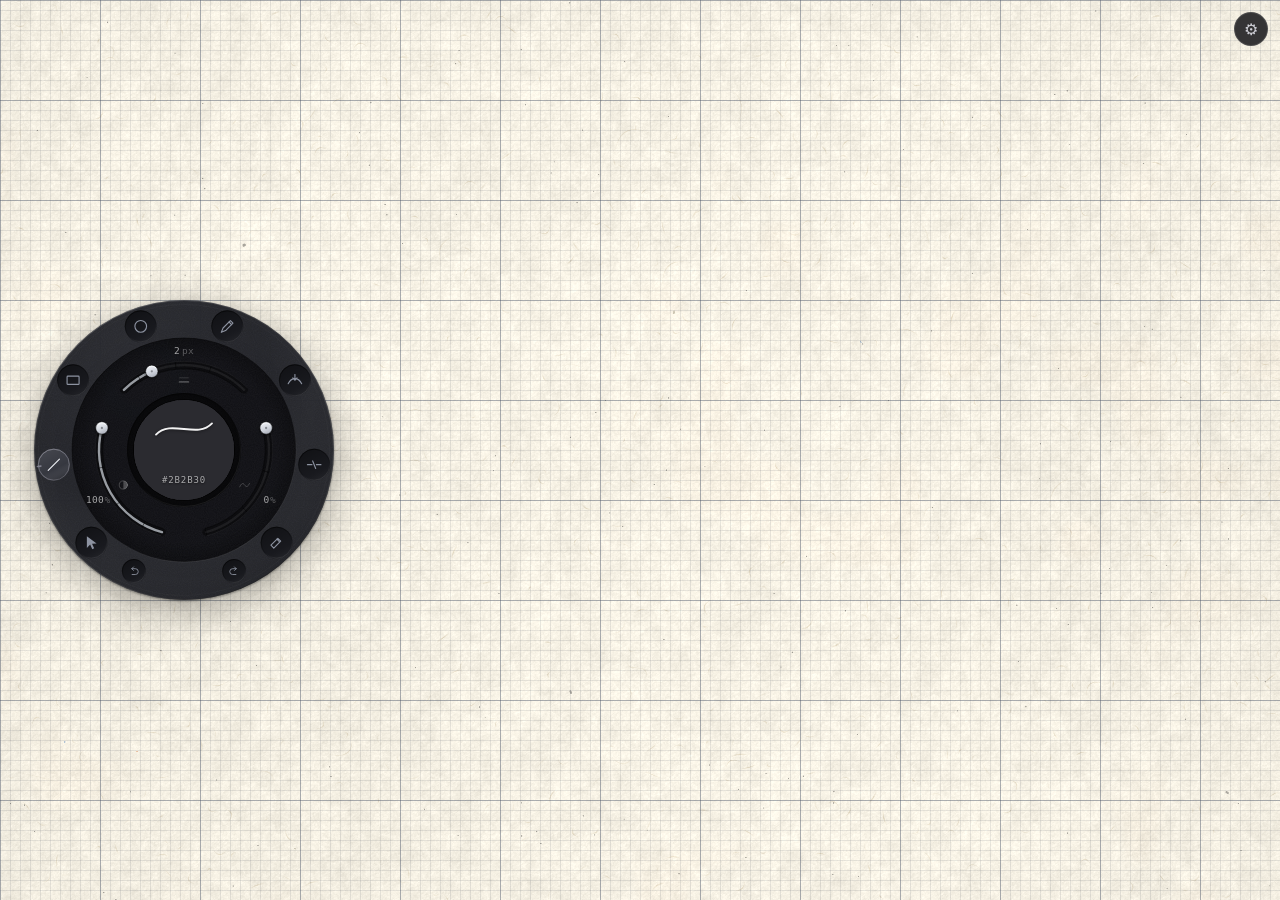
==== commit c3be1acd: "Use the locked paper shader so grain stays on the page. Keep dimension callouts, the floating editor" ====
--- a/index.html
+++ b/index.html
@@ -24,11 +24,17 @@
 
     <h2>Paper</h2>
     <div id="bgSwatches" class="swatch-row"></div>
-    <input id="bgCustomColor" type="color" value="#f5f0e8" class="hidden-input" />
+    <input id="bgCustomColor" type="color" value="#F4F0E6" class="hidden-input" />
     <div class="row">
       <span id="textureLabel" class="field-label">Texture</span>
       <button id="textureToggle" class="switch" role="switch" aria-pressed="true"
               aria-labelledby="textureLabel" title="Paper grain"><span></span></button>
+    </div>
+    <div class="row">
+      <span id="mathLabel" class="field-label">Math assist</span>
+      <button id="mathToggle" class="switch" role="switch" aria-pressed="true"
+              aria-labelledby="mathLabel"
+              title="Quietly recognize and augment math on the canvas"><span></span></button>
     </div>
 
     <div class="section-head">
@@ -108,12 +114,26 @@
   </div>
 
   <!-- Measurement editor — opens on double-click of a shape. -->
-  <div id="measureDialog" class="hidden" role="dialog" aria-labelledby="measureTitle">
-    <form id="measureForm">
+  <div id="measureDialog" class="float-dialog hidden" role="dialog" aria-labelledby="measureTitle">
+    <form id="measureForm" novalidate>
       <h3 id="measureTitle">Edit measurement</h3>
       <div id="measureFields"></div>
+      <p id="measureError" class="float-note" hidden></p>
       <div class="measure-actions">
         <button type="button" id="measureCancel">Cancel</button>
+        <button type="submit" class="primary">Apply</button>
+      </div>
+    </form>
+  </div>
+
+  <div id="mathEditDialog" class="float-dialog hidden" role="dialog" aria-labelledby="mathEditTitle">
+    <form id="mathEditForm" novalidate>
+      <h3 id="mathEditTitle">Expression</h3>
+      <input id="mathEditInput" type="text" autocomplete="off" spellcheck="false"
+             placeholder="2*x+5=15" />
+      <p id="mathEditError" class="float-note" hidden></p>
+      <div class="measure-actions">
+        <button type="button" id="mathEditCancel">Cancel</button>
         <button type="submit" class="primary">Apply</button>
       </div>
     </form>
--- a/css/app.css
+++ b/css/app.css
@@ -12,6 +12,21 @@
 
 html,
 body {
+  /* Shared by the settings panel and the floating editors. */
+  --panel-body: rgba(30, 31, 36, 0.965);
+  --panel-ink: #8d93a1;
+  --panel-ink-hi: #eceef3;
+  --panel-line: rgba(255, 255, 255, 0.06);
+  --panel-field: rgba(255, 255, 255, 0.045);
+  --panel-field-line: rgba(255, 255, 255, 0.1);
+  --panel-quick: 110ms;
+  --panel-ease-time: 150ms;
+  --panel-ease: cubic-bezier(0.22, 0.61, 0.36, 1);
+  --panel-shadow:
+    inset 0 1px 0 rgba(255, 255, 255, 0.05),
+    0 1px 1px rgba(0, 0, 0, 0.4),
+    0 9px 20px rgba(0, 0, 0, 0.36);
+
   width: 100%;
   height: 100%;
   overflow: hidden;
@@ -35,9 +50,10 @@
 #stage {
   display: block;
   width: 100vw;
-  height: 100vh;
+  height: 100dvh;
   cursor: default;
   touch-action: none;
+  -webkit-touch-callout: none;
 }
 
 #stage.panning { cursor: grabbing; }
@@ -64,10 +80,11 @@
 
 #panelToggle:hover { background: rgba(40, 40, 48, 0.95); color: #fff; }
 
+#panelToggle:active { transform: translateY(1px); }
+
 #panelToggle:focus-visible {
   outline: none;
-  border-color: #5aa0ff;
-  box-shadow: 0 0 0 2px rgba(90, 160, 255, 0.5);
+  box-shadow: 0 0 0 2px rgba(255, 255, 255, 0.8);
 }
 
 /* ------------------------------------------------------------------
@@ -77,33 +94,24 @@
   /* Same surfaces and timings as the console, so the two read as parts of
      one instrument rather than two dark rectangles that happen to share a
      screen. See css/style-wheel.css for where these come from. */
-  --panel-body: rgba(30, 31, 36, 0.965);
-  --panel-ink: #8d93a1;
-  --panel-ink-hi: #eceef3;
-  --panel-quick: 110ms;
-  --panel-ease-time: 150ms;
-  --panel-ease: cubic-bezier(0.22, 0.61, 0.36, 1);
-
   position: fixed;
   top: 54px;
   right: 12px;
   width: 232px;
-  max-height: calc(100vh - 68px);
+  max-height: calc(100dvh - 68px);
   overflow-y: auto;
   /* Reserve the gutter in both modes. Engineer overflows and Draw does not,
      and without this the preview tiles resize every time you switch. */
   scrollbar-gutter: stable;
   padding: 13px;
   background: var(--panel-body);
-  border: 1px solid rgba(255, 255, 255, 0.06);
+  border: 1px solid var(--panel-line);
   border-radius: 11px;
   backdrop-filter: blur(6px);
   /* Contact shadow plus an ambient one: the panel rests on the canvas. */
-  box-shadow:
-    inset 0 1px 0 rgba(255, 255, 255, 0.05),
-    0 1px 1px rgba(0, 0, 0, 0.4),
-    0 9px 20px rgba(0, 0, 0, 0.36);
-  z-index: 10;
+  box-shadow: var(--panel-shadow);
+  /* Above the style wheel so a narrow screen can still reach these controls. */
+  z-index: 14;
   user-select: none;
   font-size: 12px;
   display: flex;
@@ -126,7 +134,7 @@
   font-size: 10px;
   text-transform: uppercase;
   letter-spacing: 0.09em;
-  color: #6e7480;
+  color: var(--panel-ink);
   font-weight: 600;
 }
 
@@ -186,8 +194,8 @@
 #panel select {
   padding-right: 22px;
   background-image:
-    linear-gradient(45deg, transparent 50%, #7c828e 50%),
-    linear-gradient(135deg, #7c828e 50%, transparent 50%);
+    linear-gradient(45deg, transparent 50%, var(--panel-ink) 50%),
+    linear-gradient(135deg, var(--panel-ink) 50%, transparent 50%);
   background-position: right 11px top 50%, right 7px top 50%;
   background-size: 4px 4px, 4px 4px;
   background-repeat: no-repeat;
@@ -223,7 +231,7 @@
   border: none;
   border-radius: 5px;
   background: none;
-  color: #7c828e;
+  color: var(--panel-ink);
   font: 600 11px/1 inherit;
   letter-spacing: 0.05em;
   padding: 7px 4px;
@@ -295,7 +303,7 @@
   font-size: 10px;
   text-transform: uppercase;
   letter-spacing: 0.09em;
-  color: #6e7480;
+  color: var(--panel-ink);
   font-weight: 600;
   cursor: pointer;
   list-style: none;
@@ -308,7 +316,7 @@
   float: right;
   font-size: 12px;
   line-height: 0.85;
-  color: #5c6270;
+  color: var(--panel-ink);
 }
 
 .shortcuts[open] summary::after { content: "\2212"; }
@@ -329,8 +337,8 @@
   line-height: 1.35;
 }
 
-.shortcuts dt { color: #6e7480; }
-.shortcuts dd { color: #8d93a1; }
+.shortcuts dt { color: var(--panel-ink); }
+.shortcuts dd { color: var(--panel-ink-hi); }
 
 /* ------------------------------------------------------------------
    Canvas section — paper and grid.
@@ -398,7 +406,7 @@
   font-size: 9.5px;
   letter-spacing: 0.04em;
   text-align: center;
-  color: #7c828e;
+  color: var(--panel-ink);
   transition: color var(--panel-quick, 110ms) var(--panel-ease, ease);
 }
 
@@ -504,7 +512,7 @@
   height: 14px;
   margin: 2px;
   border-radius: 50%;
-  background: #6e7480;
+  background: var(--panel-ink);
   box-shadow: 0 1px 2px rgba(0, 0, 0, 0.6);
   transition:
     transform var(--panel-ease-time, 150ms) var(--panel-ease, ease),
@@ -583,7 +591,7 @@
   border: 1px solid rgba(255, 255, 255, 0.1);
   border-radius: 5px;
   background: rgba(255, 255, 255, 0.04);
-  color: #8d93a1;
+  color: var(--panel-ink);
   font: 500 10.5px/1 inherit;
   letter-spacing: 0.03em;
   cursor: pointer;
@@ -625,28 +633,51 @@
 }
 
 /* ------------------------------------------------------------------
-   Measurement editor dialog (double-click a shape)
+   Floating editors — measurement and expression. Same surface as the
+   settings panel so they read as part of the instrument, not a second UI.
 ------------------------------------------------------------------ */
-#measureDialog {
+.float-dialog {
   position: fixed;
   z-index: 20;
-  min-width: 200px;
-  padding: 12px;
-  background: rgba(20, 20, 24, 0.95);
-  border: 1px solid rgba(120, 200, 255, 0.35);
-  border-radius: 10px;
-  backdrop-filter: blur(8px);
-  box-shadow: 0 8px 32px rgba(0, 0, 0, 0.45);
-}
-
-#measureDialog.hidden { display: none; }
-
-#measureDialog h3 {
-  font-size: 12px;
+  min-width: 228px;
+  max-width: calc(100vw - 24px);
+  padding: 13px 13px 12px;
+  background: var(--panel-body);
+  border: 1px solid var(--panel-line);
+  border-radius: 11px;
+  box-shadow: var(--panel-shadow);
+  color: var(--panel-ink-hi);
+}
+
+.float-dialog.hidden { display: none; }
+
+.float-dialog h3 {
+  margin: 0 0 11px;
+  font-size: 10px;
   font-weight: 600;
-  color: #9cc8ff;
-  margin-bottom: 10px;
-  text-transform: capitalize;
+  letter-spacing: 0.09em;
+  text-transform: uppercase;
+  color: var(--panel-ink);
+}
+
+#mathEditInput {
+  display: block;
+  width: 100%;
+  box-sizing: border-box;
+  margin: 0 0 12px;
+  background: var(--panel-field);
+  border: 1px solid var(--panel-field-line);
+  color: var(--panel-ink-hi);
+  border-radius: 6px;
+  padding: 8px 9px;
+  font: 12px/1.3 ui-monospace, SFMono-Regular, Menlo, monospace;
+}
+
+#mathEditInput::placeholder { color: var(--panel-ink); }
+
+#mathEditInput:focus {
+  outline: none;
+  border-color: rgba(255, 255, 255, 0.32);
 }
 
 #measureFields {
@@ -660,7 +691,7 @@
   display: flex;
   align-items: center;
   justify-content: space-between;
-  gap: 10px;
+  gap: 12px;
 }
 
 .measure-row label {
@@ -672,27 +703,44 @@
 .measure-input-wrap {
   display: flex;
   align-items: center;
-  gap: 4px;
+  gap: 6px;
+  background: var(--panel-field);
+  border: 1px solid var(--panel-field-line);
+  border-radius: 6px;
+  padding-right: 8px;
+}
+
+.measure-input-wrap:focus-within {
+  border-color: rgba(255, 255, 255, 0.32);
 }
 
 .measure-input-wrap input {
-  width: 80px;
-  background: rgba(255, 255, 255, 0.06);
-  border: 1px solid rgba(255, 255, 255, 0.12);
-  color: #e6e6e6;
-  border-radius: 6px;
-  padding: 5px 6px;
+  width: 72px;
+  border: none;
+  background: transparent;
+  color: var(--panel-ink-hi);
+  padding: 7px 4px 7px 8px;
+  text-align: right;
   font: 12px/1 ui-monospace, SFMono-Regular, Menlo, monospace;
-}
-
-.measure-input-wrap input:focus {
-  outline: none;
-  border-color: rgba(120, 200, 255, 0.6);
+  font-variant-numeric: tabular-nums;
+}
+
+.measure-input-wrap input:focus { outline: none; }
+
+.measure-input-wrap input::-webkit-outer-spin-button,
+.measure-input-wrap input::-webkit-inner-spin-button {
+  -webkit-appearance: none;
+  margin: 0;
+}
+
+.measure-input-wrap input[type="number"] {
+  -moz-appearance: textfield;
+  appearance: textfield;
 }
 
 .measure-unit {
-  font: 11px/1 ui-monospace, SFMono-Regular, Menlo, monospace;
-  color: #8a8a96;
+  font: 11px/1 ui-sans-serif, system-ui, sans-serif;
+  color: var(--panel-ink);
 }
 
 .measure-actions {
@@ -703,23 +751,68 @@
 
 .measure-actions button {
   appearance: none;
-  border: 1px solid rgba(255, 255, 255, 0.12);
-  background: rgba(255, 255, 255, 0.05);
-  color: #cfcfd6;
-  font: 500 12px/1 inherit;
-  padding: 6px 10px;
+  border: 1px solid rgba(255, 255, 255, 0.1);
+  background: rgba(255, 255, 255, 0.04);
+  color: var(--panel-ink);
+  font: 500 11.5px/1 inherit;
+  padding: 7px 11px;
   border-radius: 6px;
   cursor: pointer;
 }
 
-.measure-actions button:hover { background: rgba(255, 255, 255, 0.1); color: #fff; }
+.measure-actions button:hover {
+  background: rgba(255, 255, 255, 0.09);
+  color: #c9ced9;
+}
+
+.measure-actions button:active { transform: translateY(1px); }
 
 .measure-actions button.primary {
-  background: rgba(90, 160, 255, 0.25);
-  border-color: rgba(120, 200, 255, 0.4);
-  color: #9cc8ff;
+  background: rgba(255, 255, 255, 0.1);
+  border-color: rgba(255, 255, 255, 0.08);
+  color: #eceef3;
+  box-shadow: inset 0 1px 0 rgba(255, 255, 255, 0.12);
 }
 
 .measure-actions button.primary:hover {
-  background: rgba(90, 160, 255, 0.4);
-}
+  background: rgba(255, 255, 255, 0.16);
+  color: #fff;
+}
+
+.measure-actions button:focus-visible {
+  outline: none;
+  box-shadow: 0 0 0 2px rgba(255, 255, 255, 0.8);
+}
+
+.float-note {
+  margin: -2px 0 10px;
+  font-size: 11.5px;
+  line-height: 1.35;
+  color: #e4b8aa;
+}
+
+.float-note[hidden] { display: none; }
+
+.measure-input-wrap:has(input[aria-invalid="true"]),
+#mathEditInput[aria-invalid="true"] {
+  border-color: rgba(224, 160, 140, 0.8);
+}
+
+#panel input[type="number"]::-webkit-outer-spin-button,
+#panel input[type="number"]::-webkit-inner-spin-button {
+  -webkit-appearance: none;
+  margin: 0;
+}
+
+#panel input[type="number"] {
+  -moz-appearance: textfield;
+  appearance: textfield;
+  font-variant-numeric: tabular-nums;
+}
+
+@media (max-width: 640px) {
+  #panel {
+    width: min(232px, calc(100vw - 24px));
+    max-height: calc(100dvh - 60px);
+  }
+}
--- a/css/style-wheel.css
+++ b/css/style-wheel.css
@@ -103,6 +103,7 @@
   stroke: transparent;
   fill: none;
   pointer-events: all;
+  touch-action: none;
   cursor: grab;
 }
 
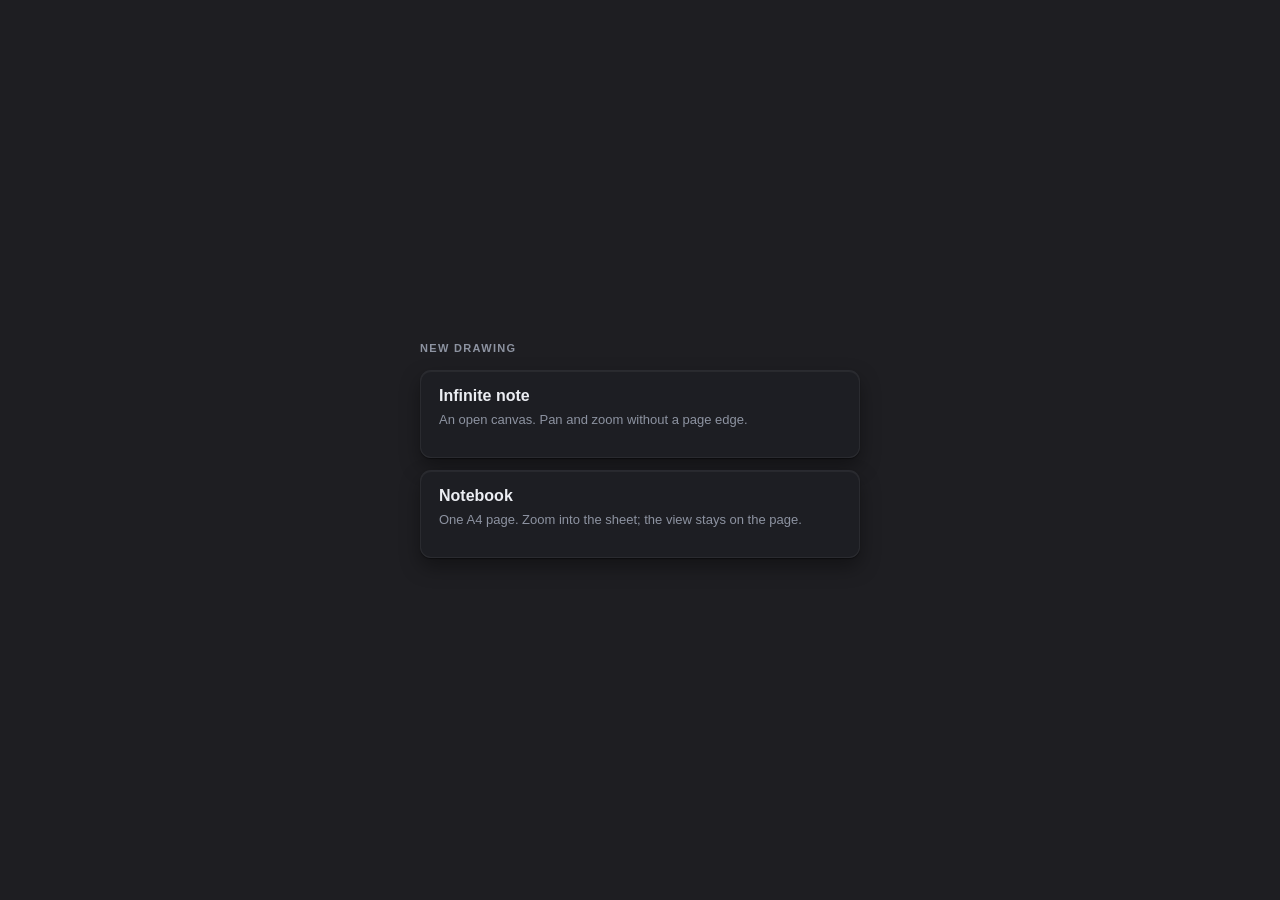
==== commit 51292ea7: "Give each drawing a home: an infinite canvas or one A4 page, with its own grid and paper. Keep the c" ====
--- a/index.html
+++ b/index.html
@@ -4,17 +4,57 @@
   <meta charset="UTF-8" />
   <meta name="viewport" content="width=device-width, initial-scale=1.0" />
   <title>Vector Drawing App — Concepts-like</title>
+  <link rel="preconnect" href="https://fonts.googleapis.com" />
+  <link rel="preconnect" href="https://fonts.gstatic.com" crossorigin />
+  <link href="https://fonts.googleapis.com/css2?family=Special+Elite&display=swap" rel="stylesheet" />
   <link rel="stylesheet" href="./css/app.css" />
   <link rel="stylesheet" href="./css/style-wheel.css" />
 </head>
-<body>
+<body class="is-home">
+  <svg width="0" height="0" style="position:absolute" aria-hidden="true">
+    <filter id="ink" x="-1%" y="-1%" width="102%" height="102%" color-interpolation-filters="sRGB">
+      <feTurbulence type="fractalNoise" baseFrequency="0.85" numOctaves="3" seed="11" result="n"/>
+      <feDisplacementMap id="fDisp" in="SourceGraphic" in2="n" scale="0.5" xChannelSelector="R" yChannelSelector="G" result="d0"/>
+      <feGaussianBlur id="fBlur" in="d0" stdDeviation="0.08" result="d"/>
+      <feColorMatrix id="fAlpha" in="n" type="matrix" values="0 0 0 0 0  0 0 0 0 0  0 0 0 0 0  0.35 0 0 0 0.9" result="a"/>
+      <feComposite in="d" in2="a" operator="in"/>
+    </filter>
+    <filter id="typeink" x="-2%" y="-8%" width="104%" height="116%" color-interpolation-filters="sRGB">
+      <feTurbulence type="fractalNoise" baseFrequency="0.7" numOctaves="3" seed="4" result="n"/>
+      <feDisplacementMap id="tDisp" in="SourceGraphic" in2="n" scale="1.2" xChannelSelector="R" yChannelSelector="G" result="d0"/>
+      <feGaussianBlur in="d0" stdDeviation="0.25" result="d"/>
+      <feTurbulence type="fractalNoise" baseFrequency="0.06 0.5" numOctaves="2" seed="9" result="n2"/>
+      <feColorMatrix id="tA1" in="n" type="matrix" values="0 0 0 0 0  0 0 0 0 0  0 0 0 0 0  1.3 0 0 0 0.3" result="a1"/>
+      <feColorMatrix id="tA2" in="n2" type="matrix" values="0 0 0 0 0  0 0 0 0 0  0 0 0 0 0  1 0 0 0 0.5" result="a2"/>
+      <feComposite in="d" in2="a1" operator="in" result="e"/>
+      <feComposite in="e" in2="a2" operator="in"/>
+    </filter>
+  </svg>
   <canvas id="stage"></canvas>
+
+  <button id="homeBack" type="button" title="Home">Home</button>
+
+  <div id="home">
+    <div class="home-card">
+      <p class="home-kicker">New drawing</p>
+      <div class="home-choices">
+        <button type="button" id="homeInfinite" class="home-choice">
+          <span class="home-choice-title">Infinite note</span>
+          <span class="home-choice-note">An open canvas. Pan and zoom without a page edge.</span>
+        </button>
+        <button type="button" id="homeNotebook" class="home-choice">
+          <span class="home-choice-title">Notebook</span>
+          <span class="home-choice-note">One A4 page. Zoom into the sheet; the view stays on the page.</span>
+        </button>
+      </div>
+    </div>
+  </div>
 
   <!-- Workspace panel. Collapsible so the hub stays primary. The mode
        switch at the top decides how much of it exists: Draw carries paper,
        grid and project, Engineer adds the measurement stack. -->
-  <button id="panelToggle" aria-label="Toggle settings panel" aria-expanded="false" title="Settings">⚙</button>
-  <div id="panel" class="collapsed">
+  <button id="panelToggle" aria-label="Toggle settings panel" aria-expanded="true" title="Settings">⚙</button>
+  <div id="panel">
     <div id="modeSwitch" class="segmented" role="radiogroup" aria-label="Workspace">
       <button type="button" data-mode="draw" role="radio" aria-checked="true"
               title="Paper and brushes">Draw</button>
@@ -39,7 +79,7 @@
 
     <div class="section-head">
       <h2 id="gridHeading">Grid</h2>
-      <button id="gridToggle" class="switch" role="switch" aria-pressed="true"
+      <button id="gridToggle" class="switch" role="switch" aria-pressed="false"
               aria-labelledby="gridHeading" title="Show grid"><span></span></button>
     </div>
     <div id="gridPatterns" class="pattern-row"></div>
--- a/css/app.css
+++ b/css/app.css
@@ -74,7 +74,9 @@
   color: #cfcfd6;
   font-size: 16px;
   cursor: pointer;
-  z-index: 11;
+  /* Above the style wheel. On a small window the wheel fills the corner
+     this button sits in, and a lower layer makes the settings look gone. */
+  z-index: 20;
   backdrop-filter: blur(6px);
 }
 
@@ -97,7 +99,7 @@
   position: fixed;
   top: 54px;
   right: 12px;
-  width: 232px;
+  width: min(232px, calc(100vw - 24px));
   max-height: calc(100dvh - 68px);
   overflow-y: auto;
   /* Reserve the gutter in both modes. Engineer overflows and Draw does not,
@@ -812,7 +814,112 @@
 
 @media (max-width: 640px) {
   #panel {
-    width: min(232px, calc(100vw - 24px));
     max-height: calc(100dvh - 60px);
   }
 }
+
+/* ------------------------------------------------------------------
+   Home — pick a document, then the canvas. Same surfaces as the panel.
+------------------------------------------------------------------ */
+#homeBack {
+  position: fixed;
+  top: 12px;
+  left: 12px;
+  z-index: 20;
+  height: 44px;
+  padding: 0 16px;
+  border-radius: 22px;
+  border: 1px solid rgba(255, 255, 255, 0.12);
+  background: rgba(20, 20, 24, 0.85);
+  color: #cfcfd6;
+  font: 600 13px -apple-system, BlinkMacSystemFont, "Segoe UI", Roboto, sans-serif;
+  letter-spacing: 0.01em;
+  cursor: pointer;
+  backdrop-filter: blur(6px);
+  touch-action: manipulation;
+}
+
+#homeBack:hover { background: rgba(40, 40, 48, 0.95); color: #fff; }
+#homeBack:active { transform: translateY(1px); }
+#homeBack:focus-visible {
+  outline: none;
+  box-shadow: 0 0 0 2px rgba(255, 255, 255, 0.8);
+}
+
+#home {
+  display: none;
+  position: fixed;
+  inset: 0;
+  z-index: 30;
+  align-items: center;
+  justify-content: center;
+  padding: 32px 20px;
+  background: #1e1e22;
+}
+
+.home-card {
+  width: min(440px, 100%);
+  display: flex;
+  flex-direction: column;
+  gap: 16px;
+}
+
+.home-kicker {
+  font-size: 11px;
+  font-weight: 600;
+  letter-spacing: 0.12em;
+  text-transform: uppercase;
+  color: var(--panel-ink);
+}
+
+.home-choices {
+  display: grid;
+  gap: 12px;
+}
+
+.home-choice {
+  display: flex;
+  flex-direction: column;
+  align-items: flex-start;
+  gap: 6px;
+  min-height: 88px;
+  padding: 16px 18px;
+  text-align: left;
+  border-radius: 11px;
+  border: 1px solid var(--panel-line);
+  background: var(--panel-body);
+  box-shadow: var(--panel-shadow);
+  color: var(--panel-ink-hi);
+  cursor: pointer;
+  touch-action: manipulation;
+}
+
+.home-choice:hover { background: rgba(40, 41, 48, 0.98); }
+.home-choice:active { transform: translateY(1px); }
+.home-choice:focus-visible {
+  outline: none;
+  box-shadow: 0 0 0 2px rgba(255, 255, 255, 0.85);
+}
+
+.home-choice-title {
+  font-size: 16px;
+  font-weight: 600;
+}
+
+.home-choice-note {
+  font-size: 13px;
+  line-height: 1.4;
+  color: var(--panel-ink);
+}
+
+body.is-home #home { display: flex; }
+
+body.is-home #homeBack,
+body.is-home #panel,
+body.is-home #panelToggle,
+body.is-home #styleWheel,
+body.is-home #wheelDock,
+body.is-home #wheelPopover,
+body.is-home #colorWheelOverlay {
+  display: none !important;
+}
--- a/css/style-wheel.css
+++ b/css/style-wheel.css
@@ -978,3 +978,74 @@
 
   #colorWheelOverlay .cp-modes { transition-delay: 0ms; }
 }
+
+/* Hide control. Sits in the gap under the tool ring, large enough for a finger. */
+#wheelCollapse,
+#wheelDock {
+  width: 44px;
+  height: 44px;
+  padding: 0;
+  border-radius: 50%;
+  border: 1px solid rgba(255, 255, 255, 0.12);
+  background: rgba(20, 20, 24, 0.94);
+  color: #cfcfd6;
+  display: grid;
+  place-items: center;
+  cursor: pointer;
+  touch-action: manipulation;
+  box-shadow:
+    inset 0 1px 0 rgba(255, 255, 255, 0.05),
+    0 1px 1px rgba(0, 0, 0, 0.4),
+    0 9px 20px rgba(0, 0, 0, 0.36);
+}
+
+#wheelCollapse {
+  position: absolute;
+  left: 50%;
+  top: calc(100% - 22px);
+  z-index: 2;
+  transform: translateX(-50%);
+  pointer-events: auto;
+}
+
+#wheelCollapse svg,
+#wheelDock svg {
+  display: block;
+}
+
+#styleWheel[data-edge="top"] #wheelCollapse svg { transform: rotate(180deg); }
+#styleWheel[data-edge="left"] #wheelCollapse svg { transform: rotate(90deg); }
+#styleWheel[data-edge="right"] #wheelCollapse svg { transform: rotate(-90deg); }
+
+#wheelCollapse:hover,
+#wheelDock:hover { background: rgba(40, 40, 48, 0.98); color: #fff; }
+
+#wheelCollapse:active,
+#wheelDock:active { transform: translateX(-50%) translateY(1px); }
+
+#wheelDock:active { transform: translateY(1px); }
+
+#wheelCollapse:focus-visible,
+#wheelDock:focus-visible {
+  outline: none;
+  box-shadow:
+    inset 0 1px 0 rgba(255, 255, 255, 0.05),
+    0 0 0 2px rgba(255, 255, 255, 0.8);
+}
+
+#styleWheel.is-collapsed {
+  visibility: hidden;
+  pointer-events: none;
+}
+
+#wheelDock {
+  position: fixed;
+  z-index: 12;
+  margin: 0;
+}
+
+#wheelDock[hidden] { display: none; }
+
+#wheelDock[data-edge="bottom"] svg { transform: rotate(180deg); }
+#wheelDock[data-edge="left"] svg { transform: rotate(-90deg); }
+#wheelDock[data-edge="right"] svg { transform: rotate(90deg); }
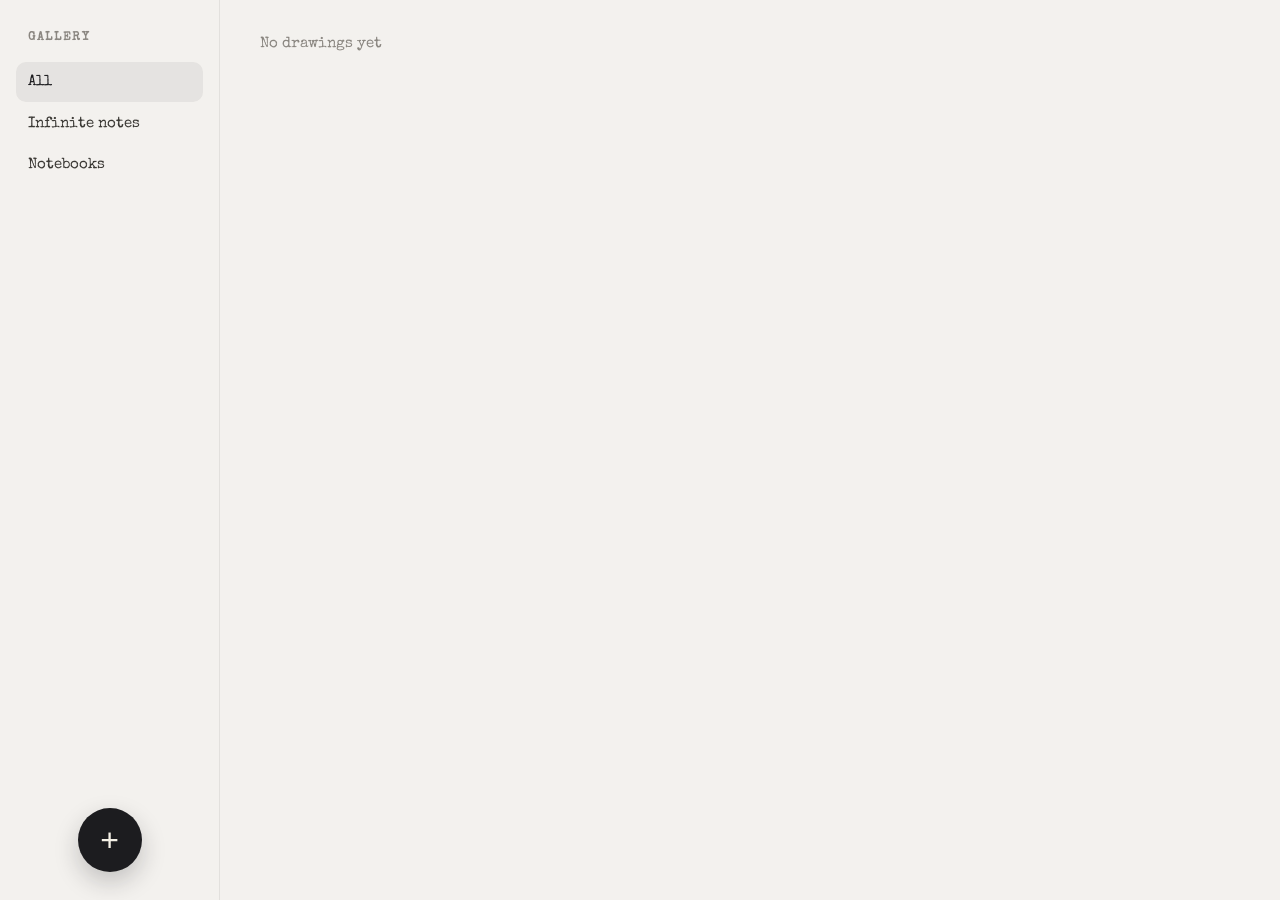
==== commit a7d5dc13: "Let a notebook fill the screen, with a classic lined-paper mode and a swipe that opens the next page" ====
--- a/index.html
+++ b/index.html
@@ -32,21 +32,56 @@
   </svg>
   <canvas id="stage"></canvas>
 
-  <button id="homeBack" type="button" title="Home">Home</button>
+  <button id="homeBack" type="button" title="Gallery" aria-label="Gallery">
+    <svg viewBox="0 0 24 24" width="18" height="18" aria-hidden="true">
+      <rect x="3.5" y="3.5" width="7" height="7" rx="1.4" fill="none" stroke="currentColor" stroke-width="1.7"/>
+      <rect x="13.5" y="3.5" width="7" height="7" rx="1.4" fill="none" stroke="currentColor" stroke-width="1.7"/>
+      <rect x="3.5" y="13.5" width="7" height="7" rx="1.4" fill="none" stroke="currentColor" stroke-width="1.7"/>
+      <rect x="13.5" y="13.5" width="7" height="7" rx="1.4" fill="none" stroke="currentColor" stroke-width="1.7"/>
+    </svg>
+  </button>
 
   <div id="home">
-    <div class="home-card">
-      <p class="home-kicker">New drawing</p>
-      <div class="home-choices">
-        <button type="button" id="homeInfinite" class="home-choice">
-          <span class="home-choice-title">Infinite note</span>
-          <span class="home-choice-note">An open canvas. Pan and zoom without a page edge.</span>
-        </button>
-        <button type="button" id="homeNotebook" class="home-choice">
-          <span class="home-choice-title">Notebook</span>
-          <span class="home-choice-note">One A4 page. Zoom into the sheet; the view stays on the page.</span>
-        </button>
-      </div>
+    <aside id="homeSide" aria-label="Gallery">
+      <p class="home-brand">Gallery</p>
+      <nav>
+        <button type="button" data-filter="all" aria-pressed="true">All</button>
+        <button type="button" data-filter="infinite" aria-pressed="false">Infinite notes</button>
+        <button type="button" data-filter="notebook" aria-pressed="false">Notebooks</button>
+      </nav>
+      <div class="home-new">
+        <div id="homeChooser" class="home-chooser" hidden>
+          <div id="homeChooserKinds">
+            <button type="button" id="homeNotebook">
+              <strong>Notebook</strong>
+              <span>A full-screen page</span>
+            </button>
+            <button type="button" id="homeInfinite">
+              <strong>Infinite note</strong>
+              <span>An open canvas</span>
+            </button>
+          </div>
+          <form id="homeNotebookSetup" class="home-notebook-setup" hidden>
+            <label class="home-setup-name">
+              <span>Name</span>
+              <input id="homeNotebookName" type="text" maxlength="80" autocomplete="off" />
+            </label>
+            <label class="home-setup-classic">
+              <input id="homeNotebookClassic" type="checkbox" />
+              <span>Classic</span>
+            </label>
+            <div class="home-setup-actions">
+              <button type="button" id="homeNotebookCancel">Back</button>
+              <button type="submit" id="homeNotebookCreate">Create</button>
+            </div>
+          </form>
+        </div>
+        <button type="button" id="homeAdd" aria-expanded="false" aria-label="New drawing">+</button>
+      </div>
+    </aside>
+    <div id="homeMain">
+      <div id="homeSheets"></div>
+      <p id="homeEmpty" class="home-empty">No drawings yet</p>
     </div>
   </div>
 
@@ -67,19 +102,19 @@
     <input id="bgCustomColor" type="color" value="#F4F0E6" class="hidden-input" />
     <div class="row">
       <span id="textureLabel" class="field-label">Texture</span>
-      <button id="textureToggle" class="switch" role="switch" aria-pressed="true"
+      <button id="textureToggle" class="switch" role="switch" aria-checked="true" aria-pressed="true"
               aria-labelledby="textureLabel" title="Paper grain"><span></span></button>
     </div>
     <div class="row">
       <span id="mathLabel" class="field-label">Math assist</span>
-      <button id="mathToggle" class="switch" role="switch" aria-pressed="true"
+      <button id="mathToggle" class="switch" role="switch" aria-checked="true" aria-pressed="true"
               aria-labelledby="mathLabel"
               title="Quietly recognize and augment math on the canvas"><span></span></button>
     </div>
 
     <div class="section-head">
       <h2 id="gridHeading">Grid</h2>
-      <button id="gridToggle" class="switch" role="switch" aria-pressed="false"
+      <button id="gridToggle" class="switch" role="switch" aria-checked="false" aria-pressed="false"
               aria-labelledby="gridHeading" title="Show grid"><span></span></button>
     </div>
     <div id="gridPatterns" class="pattern-row"></div>
--- a/css/app.css
+++ b/css/app.css
@@ -70,14 +70,13 @@
   height: 34px;
   border-radius: 50%;
   border: 1px solid rgba(255, 255, 255, 0.12);
-  background: rgba(20, 20, 24, 0.85);
+  background: rgba(20, 20, 24, 0.94);
   color: #cfcfd6;
   font-size: 16px;
   cursor: pointer;
   /* Above the style wheel. On a small window the wheel fills the corner
      this button sits in, and a lower layer makes the settings look gone. */
   z-index: 20;
-  backdrop-filter: blur(6px);
 }
 
 #panelToggle:hover { background: rgba(40, 40, 48, 0.95); color: #fff; }
@@ -109,7 +108,6 @@
   background: var(--panel-body);
   border: 1px solid var(--panel-line);
   border-radius: 11px;
-  backdrop-filter: blur(6px);
   /* Contact shadow plus an ambient one: the panel rests on the canvas. */
   box-shadow: var(--panel-shadow);
   /* Above the style wheel so a narrow screen can still reach these controls. */
@@ -819,25 +817,28 @@
 }
 
 /* ------------------------------------------------------------------
-   Home — pick a document, then the canvas. Same surfaces as the panel.
+   Gallery — a light library. Drawings live in the grid; the sidebar
+   only filters them. The plus opens a choice above itself.
 ------------------------------------------------------------------ */
 #homeBack {
   position: fixed;
   top: 12px;
   left: 12px;
   z-index: 20;
+  width: 44px;
   height: 44px;
-  padding: 0 16px;
+  padding: 0;
   border-radius: 22px;
   border: 1px solid rgba(255, 255, 255, 0.12);
-  background: rgba(20, 20, 24, 0.85);
+  background: rgba(20, 20, 24, 0.94);
   color: #cfcfd6;
-  font: 600 13px -apple-system, BlinkMacSystemFont, "Segoe UI", Roboto, sans-serif;
-  letter-spacing: 0.01em;
-  cursor: pointer;
-  backdrop-filter: blur(6px);
+  display: grid;
+  place-items: center;
+  cursor: pointer;
   touch-action: manipulation;
 }
+
+#homeBack svg { display: block; }
 
 #homeBack:hover { background: rgba(40, 40, 48, 0.95); color: #fff; }
 #homeBack:active { transform: translateY(1px); }
@@ -851,75 +852,389 @@
   position: fixed;
   inset: 0;
   z-index: 30;
+  background: #f3f1ee;
+  color: #1c1c1f;
+  font-family: "Special Elite", "Courier Prime", "Courier New", Courier, monospace;
+}
+
+#homeSide {
+  position: relative;
+  z-index: 1;
+  display: flex;
+  flex-direction: column;
+  padding: 28px 16px;
+  border-right: 1px solid rgba(28, 28, 31, 0.08);
+}
+
+.home-brand {
+  margin: 4px 12px 18px;
+  font-size: 12px;
+  font-weight: 650;
+  letter-spacing: 0.14em;
+  text-transform: uppercase;
+  color: #8a8680;
+}
+
+#homeSide nav { display: flex; flex-direction: column; gap: 2px; }
+
+#homeSide nav button {
+  display: block;
+  width: 100%;
+  margin: 0;
+  padding: 10px 12px;
+  border: 0;
+  border-radius: 10px;
+  background: transparent;
+  color: #3a3834;
+  font: 15px/1.3 "Special Elite", "Courier Prime", "Courier New", Courier, monospace;
+  text-align: left;
+  cursor: pointer;
+  touch-action: manipulation;
+}
+
+#homeSide nav button[aria-pressed="true"] {
+  background: rgba(28, 28, 31, 0.06);
+  color: #1c1c1f;
+}
+
+#homeSide nav button:hover { background: rgba(28, 28, 31, 0.04); }
+#homeSide nav button[aria-pressed="true"]:hover { background: rgba(28, 28, 31, 0.08); }
+
+#homeSide nav button:focus-visible {
+  outline: none;
+  box-shadow: 0 0 0 2px rgba(28, 28, 31, 0.45);
+}
+
+#homeMain {
+  position: relative;
+  min-width: 0;
+  overflow: auto;
+}
+
+#homeSheets {
+  display: flex;
+  flex-wrap: wrap;
+  align-content: flex-start;
+  gap: 28px 32px;
+  padding: 36px 40px 128px;
+}
+
+.home-empty {
+  position: absolute;
+  top: 36px;
+  left: 40px;
+  margin: 0;
+  color: #8a8680;
+  font-size: 15px;
+}
+
+.home-empty[hidden] { display: none; }
+
+.home-sheet {
+  display: flex;
+  flex-direction: column;
+  align-items: stretch;
+  gap: 10px;
+  width: 220px;
+  margin: 0;
+  padding: 0;
+  border: 0;
+  background: transparent;
+  color: inherit;
+  text-align: left;
+  cursor: pointer;
+  touch-action: manipulation;
+}
+
+.home-sheet.is-notebook { width: 200px; }
+
+.home-sheet-paper {
+  display: block;
+  overflow: hidden;
+  border-radius: 3px;
+  background: #f4f0e6;
+  box-shadow:
+    0 1px 2px rgba(28, 28, 31, 0.06),
+    0 10px 28px rgba(28, 28, 31, 0.08);
+}
+
+.home-sheet.is-infinite .home-sheet-paper { aspect-ratio: 5 / 3; }
+.home-sheet.is-notebook .home-sheet-paper { aspect-ratio: 16 / 10; }
+
+.home-sheet-paper img {
+  display: block;
+  width: 100%;
+  height: 100%;
+  object-fit: cover;
+}
+
+.home-sheet:hover .home-sheet-paper {
+  box-shadow:
+    0 1px 2px rgba(28, 28, 31, 0.08),
+    0 16px 36px rgba(28, 28, 31, 0.12);
+}
+
+.home-sheet:focus-visible {
+  outline: none;
+}
+
+.home-sheet:focus-visible .home-sheet-paper {
+  box-shadow:
+    0 0 0 2px rgba(28, 28, 31, 0.55),
+    0 10px 28px rgba(28, 28, 31, 0.08);
+}
+
+.home-sheet-title {
+  font-size: 15px;
+  font-weight: 400;
+  letter-spacing: 0.02em;
+  color: #2c2a27;
+  padding: 0 2px;
+}
+
+.home-rename {
+  width: 100%;
+  margin: 0;
+  padding: 0 2px 2px;
+  border: 0;
+  border-bottom: 1px solid rgba(28, 28, 31, 0.28);
+  border-radius: 0;
+  background: transparent;
+  color: #1c1c1f;
+  font: 15px/1.3 "Special Elite", "Courier Prime", "Courier New", Courier, monospace;
+  letter-spacing: 0.02em;
+}
+
+.home-rename:focus { outline: none; }
+
+.home-new {
+  display: flex;
+  flex-direction: column;
   align-items: center;
-  justify-content: center;
-  padding: 32px 20px;
-  background: #1e1e22;
-}
-
-.home-card {
-  width: min(440px, 100%);
-  display: flex;
-  flex-direction: column;
-  gap: 16px;
-}
-
-.home-kicker {
-  font-size: 11px;
-  font-weight: 600;
-  letter-spacing: 0.12em;
-  text-transform: uppercase;
-  color: var(--panel-ink);
-}
-
-.home-choices {
+  gap: 12px;
+  margin-top: auto;
+  padding-top: 16px;
+}
+
+.home-chooser {
+  width: 100%;
+  padding: 8px;
+  border-radius: 14px;
+  background: #fff;
+  color: #1c1c1f;
+  box-shadow: 0 16px 40px rgba(28, 28, 31, 0.16);
+}
+
+.home-chooser[hidden] { display: none; }
+
+.home-chooser button {
+  display: block;
+  width: 100%;
+  min-height: 44px;
+  margin: 0;
+  padding: 12px;
+  text-align: left;
+  border: 0;
+  border-radius: 10px;
+  background: transparent;
+  color: inherit;
+  font: inherit;
+  cursor: pointer;
+  touch-action: manipulation;
+}
+
+.home-chooser button + button { margin-top: 2px; }
+.home-chooser button:hover { background: rgba(28, 28, 31, 0.05); }
+.home-chooser button:focus-visible {
+  outline: none;
+  box-shadow: 0 0 0 2px rgba(28, 28, 31, 0.45);
+}
+
+.home-chooser strong { display: block; font-size: 15px; font-weight: 560; }
+.home-chooser span { display: block; margin-top: 3px; font-size: 12px; color: #8a8680; }
+
+.home-notebook-setup { padding: 4px 4px 2px; }
+.home-notebook-setup[hidden] { display: none; }
+
+.home-setup-name {
+  display: block;
+  padding: 4px 8px 0;
+}
+
+.home-setup-name span {
+  margin: 0;
+  font-size: 12px;
+  color: #8a8680;
+}
+
+.home-setup-name input {
+  display: block;
+  width: 100%;
+  margin-top: 4px;
+  padding: 8px 10px;
+  border: 1px solid rgba(28, 28, 31, 0.14);
+  border-radius: 8px;
+  background: #f7f5f1;
+  color: #1c1c1f;
+  font: 15px/1.3 "Special Elite", "Courier Prime", "Courier New", Courier, monospace;
+  user-select: text;
+  -webkit-user-select: text;
+}
+
+.home-setup-name input:focus {
+  outline: none;
+  box-shadow: 0 0 0 2px rgba(28, 28, 31, 0.28);
+}
+
+.home-setup-classic {
+  display: flex;
+  align-items: center;
+  gap: 8px;
+  margin: 12px 8px;
+  color: #1c1c1f;
+  font-size: 15px;
+  cursor: pointer;
+}
+
+.home-setup-classic span {
+  margin: 0;
+  font-size: 15px;
+  color: #1c1c1f;
+}
+
+.home-setup-classic input {
+  width: 16px;
+  height: 16px;
+  margin: 0;
+  accent-color: #1c1c1f;
+}
+
+.home-setup-actions {
+  display: flex;
+  gap: 6px;
+}
+
+.home-setup-actions button + button { margin-top: 0; }
+
+.home-setup-actions button { flex: 1; text-align: center; }
+
+#homeNotebookCreate {
+  background: rgba(28, 28, 31, 0.06);
+  font-weight: 560;
+}
+
+#homeAdd {
+  width: 64px;
+  height: 64px;
+  border: 0;
+  border-radius: 50%;
+  background: #1c1c1f;
+  color: #f4f0e6;
+  font-size: 32px;
+  line-height: 1;
+  cursor: pointer;
+  touch-action: manipulation;
+  box-shadow: 0 10px 24px rgba(28, 28, 31, 0.22);
+}
+
+#homeAdd:hover { background: #2c2c32; }
+#homeAdd:focus-visible {
+  outline: none;
+  box-shadow: 0 0 0 2px rgba(28, 28, 31, 0.45), 0 10px 24px rgba(28, 28, 31, 0.22);
+}
+
+.home-menu {
+  position: fixed;
+  z-index: 40;
+  min-width: 168px;
+  padding: 6px;
+  border-radius: 12px;
+  background: #fff;
+  color: #1c1c1f;
+  box-shadow: 0 12px 32px rgba(28, 28, 31, 0.16);
+}
+
+.home-menu[hidden] { display: none; }
+
+.home-menu button {
+  display: block;
+  width: 100%;
+  margin: 0;
+  padding: 8px 10px;
+  border: 0;
+  border-radius: 8px;
+  background: transparent;
+  color: inherit;
+  font: 15px/1.3 "Special Elite", "Courier Prime", "Courier New", Courier, monospace;
+  text-align: left;
+  cursor: pointer;
+}
+
+.home-menu button:hover { background: rgba(28, 28, 31, 0.05); }
+.home-menu button.danger { color: #9a3030; }
+.home-menu button:focus-visible {
+  outline: none;
+  box-shadow: 0 0 0 2px rgba(28, 28, 31, 0.45);
+}
+
+@media (max-width: 720px) {
+  #homeSide {
+    flex-direction: row;
+    align-items: center;
+    gap: 12px;
+    min-width: 0;
+    padding: 14px 16px;
+    border-right: 0;
+    border-bottom: 1px solid rgba(28, 28, 31, 0.08);
+  }
+  .home-brand { margin: 0 4px 0 0; flex: none; }
+  #homeSide nav {
+    flex-direction: row;
+    flex: 1;
+    min-width: 0;
+    overflow-x: auto;
+  }
+  #homeSide nav button { width: auto; flex: none; }
+  .home-new {
+    position: relative;
+    flex: none;
+    margin-top: 0;
+    padding-top: 0;
+  }
+  #homeAdd { width: 44px; height: 44px; font-size: 26px; }
+  .home-chooser {
+    position: absolute;
+    right: 0;
+    top: calc(100% + 12px);
+    width: 220px;
+  }
+}
+
+body.is-home #home {
   display: grid;
-  gap: 12px;
-}
-
-.home-choice {
-  display: flex;
-  flex-direction: column;
-  align-items: flex-start;
-  gap: 6px;
-  min-height: 88px;
-  padding: 16px 18px;
-  text-align: left;
-  border-radius: 11px;
-  border: 1px solid var(--panel-line);
-  background: var(--panel-body);
-  box-shadow: var(--panel-shadow);
-  color: var(--panel-ink-hi);
-  cursor: pointer;
-  touch-action: manipulation;
-}
-
-.home-choice:hover { background: rgba(40, 41, 48, 0.98); }
-.home-choice:active { transform: translateY(1px); }
-.home-choice:focus-visible {
-  outline: none;
-  box-shadow: 0 0 0 2px rgba(255, 255, 255, 0.85);
-}
-
-.home-choice-title {
-  font-size: 16px;
-  font-weight: 600;
-}
-
-.home-choice-note {
-  font-size: 13px;
-  line-height: 1.4;
-  color: var(--panel-ink);
-}
-
-body.is-home #home { display: flex; }
+  grid-template-columns: 220px minmax(0, 1fr);
+}
+
+@media (max-width: 720px) {
+  body.is-home #home {
+    grid-template-columns: 1fr;
+    grid-template-rows: auto minmax(0, 1fr);
+  }
+}
 
 body.is-home #homeBack,
 body.is-home #panel,
 body.is-home #panelToggle,
 body.is-home #styleWheel,
-body.is-home #wheelDock,
 body.is-home #wheelPopover,
 body.is-home #colorWheelOverlay {
   display: none !important;
 }
+
+body.is-classic #panel,
+body.is-classic #panelToggle,
+body.is-classic #styleWheel,
+body.is-classic #wheelPopover,
+body.is-classic #colorWheelOverlay {
+  display: none !important;
+}
